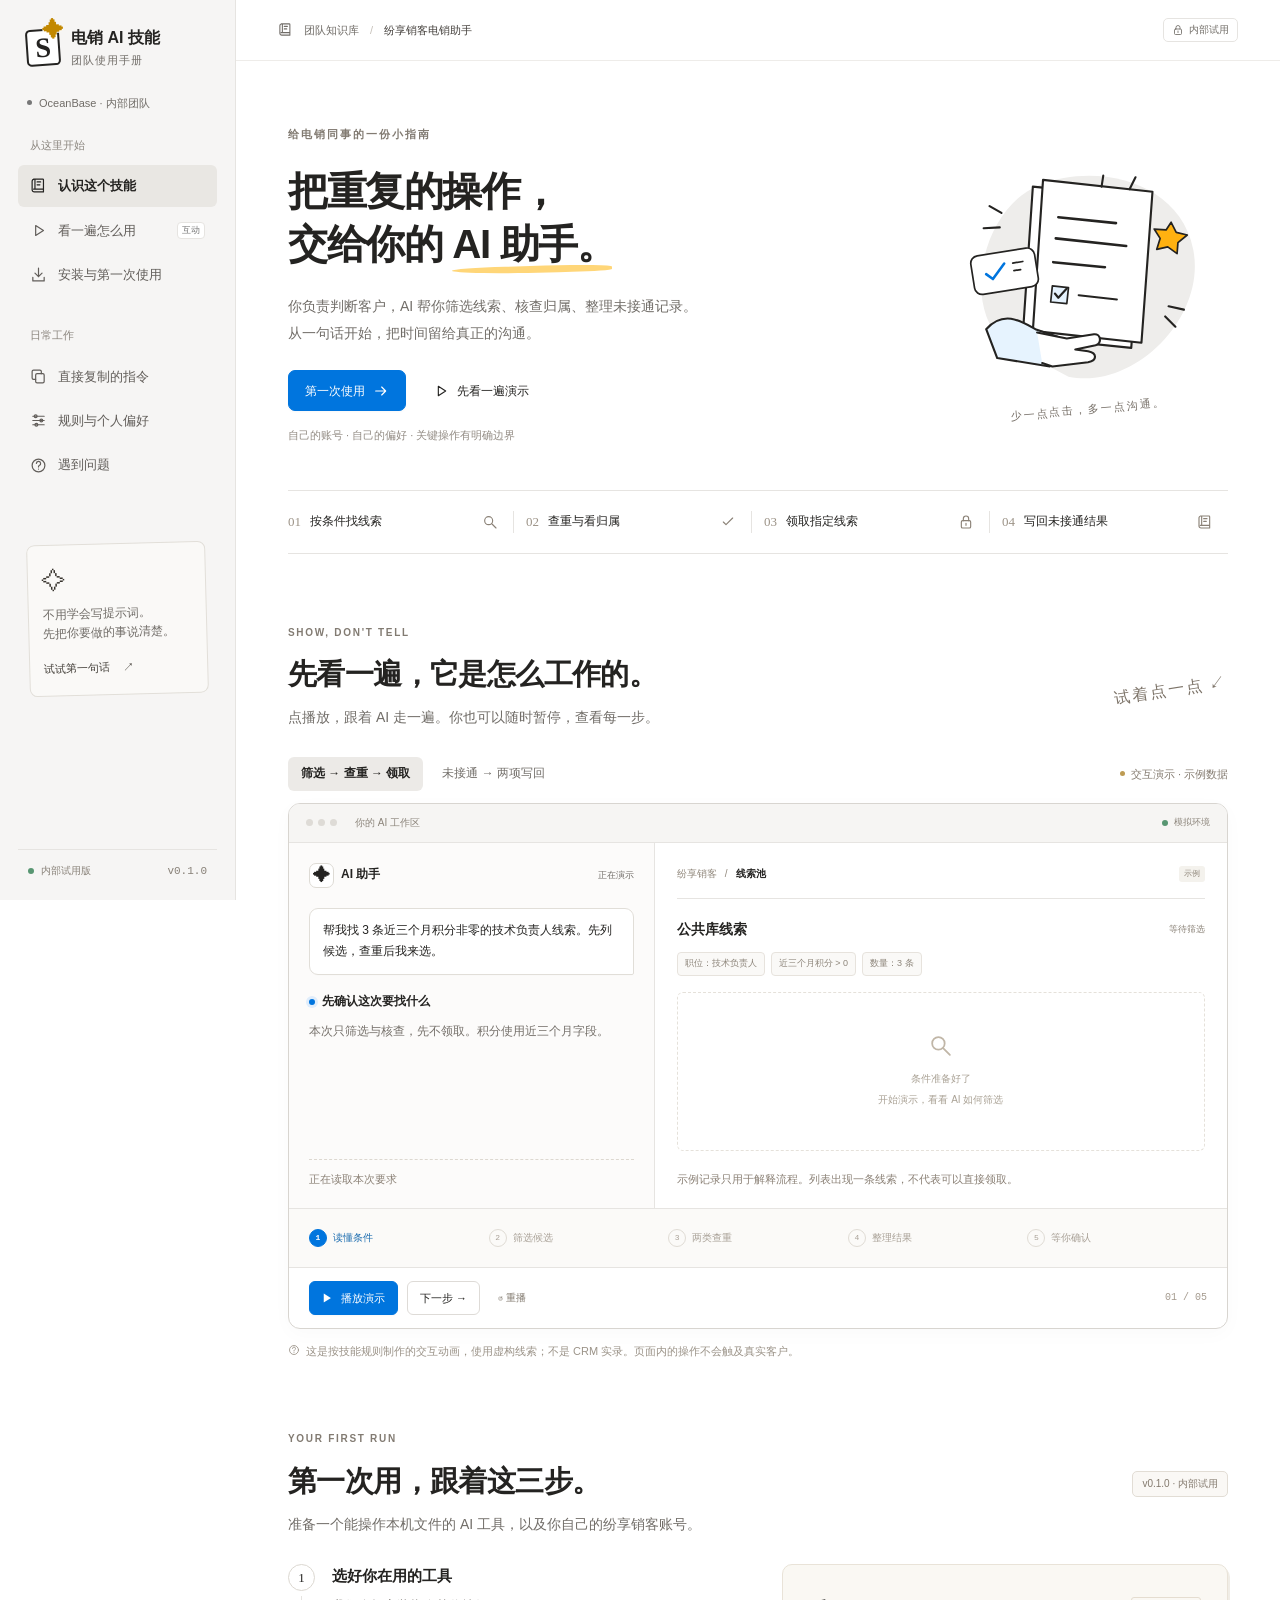
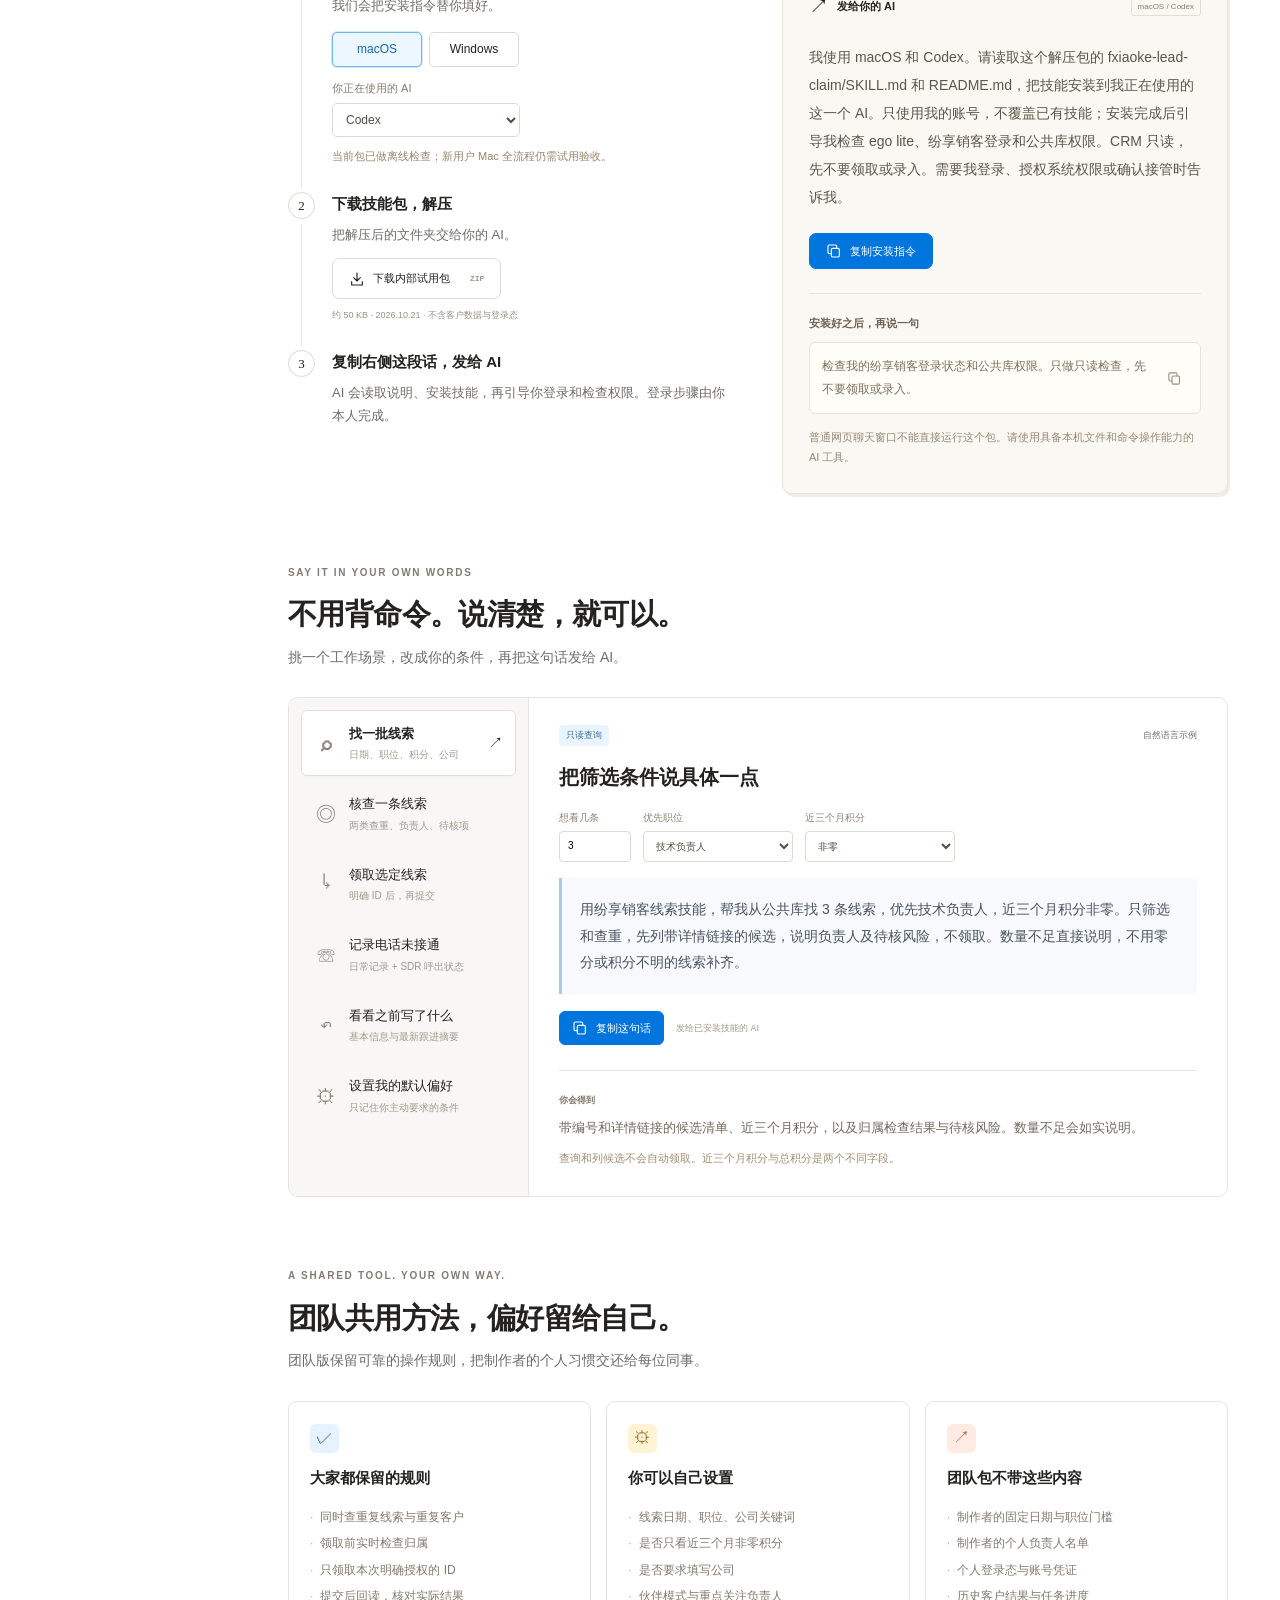
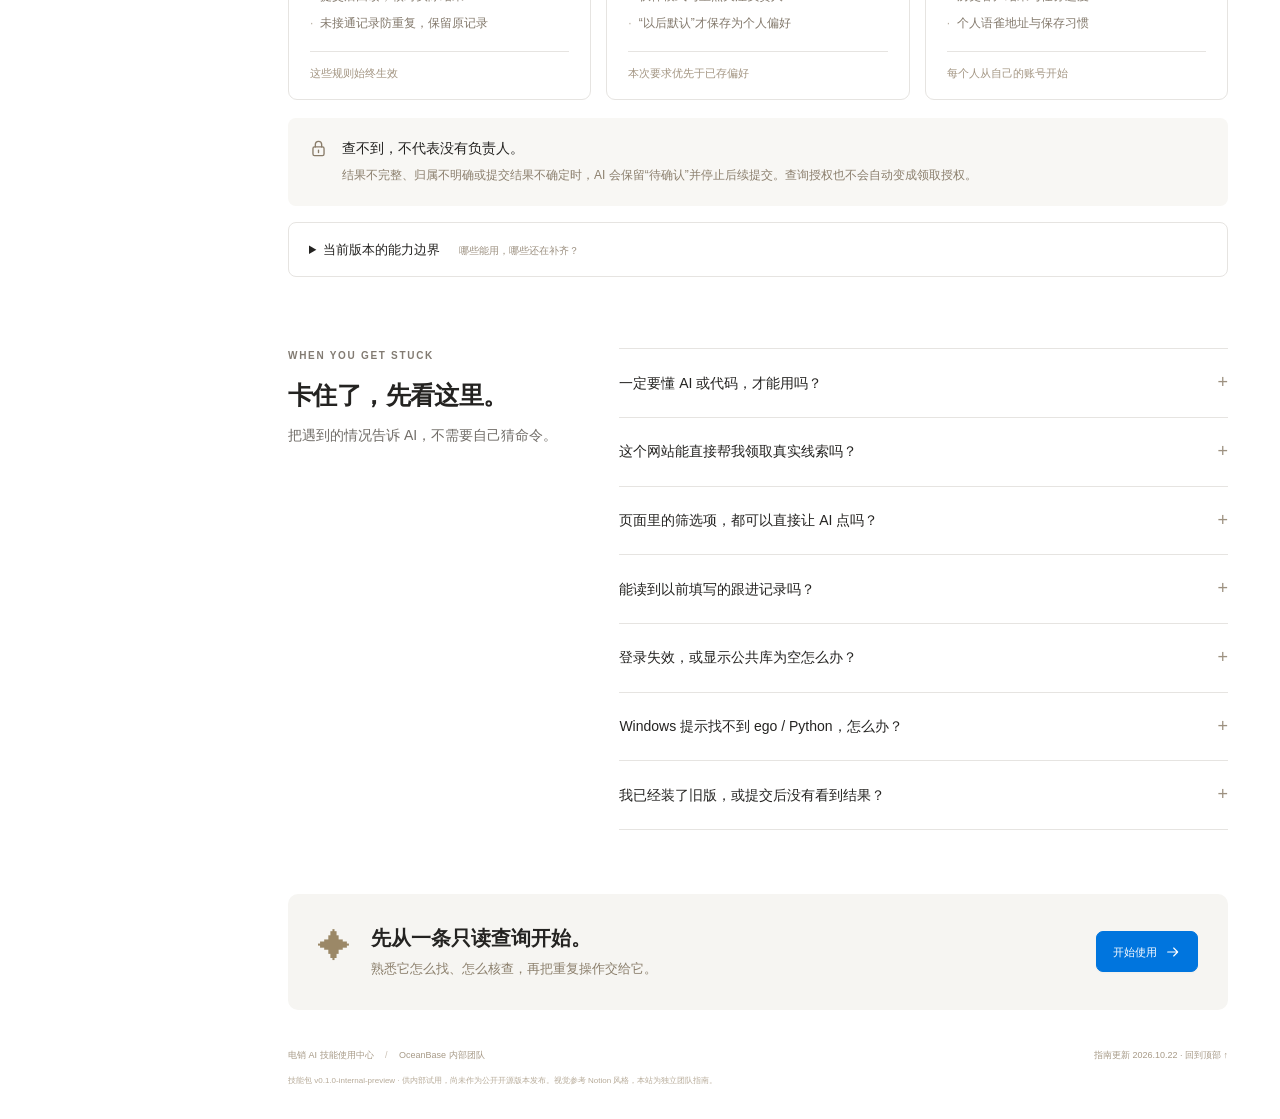
==== index.html @ c2897774 "Publish 电销 AI 技能使用中心 static site" ====
<!doctype html>
<html lang="zh-CN">
<head>
  <meta charset="utf-8">
  <meta name="viewport" content="width=device-width, initial-scale=1">
  <meta name="theme-color" content="#f6f5f4">
  <meta name="description" content="给电销同事的 AI 技能使用指南。看懂筛选与查重流程，下载内部试用包，复制一句话开始使用。">
  <title>电销 AI 技能使用中心 · 团队使用指南</title>
  <link rel="icon" href="favicon.svg" type="image/svg+xml">
  <link rel="stylesheet" href="style.css">
  <script src="app.js" type="module"></script>
</head>
<body>
  <a class="skip-link" href="#main">跳转到正文</a>
  <svg class="icon-defs" aria-hidden="true" xmlns="http://www.w3.org/2000/svg"><defs>
    <symbol id="i-book" viewBox="0 0 24 24"><path d="M5 3h13a1 1 0 0 1 1 1v17H6a3 3 0 0 1-3-3V6a3 3 0 0 1 3-3Zm0 14h14M7 3v14M10 7h5m-5 4h4"/></symbol>
    <symbol id="i-arrow" viewBox="0 0 24 24"><path d="M4 12h15m-6-6 6 6-6 6"/></symbol>
    <symbol id="i-play" viewBox="0 0 24 24"><path d="m8 5 11 7-11 7Z"/></symbol>
    <symbol id="i-copy" viewBox="0 0 24 24"><rect x="8" y="8" width="12" height="13" rx="2"/><path d="M16 8V5a2 2 0 0 0-2-2H5a2 2 0 0 0-2 2v9a2 2 0 0 0 2 2h3"/></symbol>
    <symbol id="i-download" viewBox="0 0 24 24"><path d="M12 3v12m-5-5 5 5 5-5M4 16v5h16v-5"/></symbol>
    <symbol id="i-check" viewBox="0 0 24 24"><path d="m5 12 4 4L19 6"/></symbol>
    <symbol id="i-search" viewBox="0 0 24 24"><circle cx="10" cy="10" r="6"/><path d="m15 15 6 6"/></symbol>
    <symbol id="i-sliders" viewBox="0 0 24 24"><path d="M4 6h16M4 12h16M4 18h16"/><circle cx="8" cy="6" r="2"/><circle cx="16" cy="12" r="2"/><circle cx="9" cy="18" r="2"/></symbol>
    <symbol id="i-lock" viewBox="0 0 24 24"><rect x="5" y="10" width="14" height="11" rx="2"/><path d="M8 10V7a4 4 0 0 1 8 0v3m-4 4v3"/></symbol>
    <symbol id="i-help" viewBox="0 0 24 24"><circle cx="12" cy="12" r="9"/><path d="M9 9a3 3 0 1 1 4 3c-1 .5-1 1-1 2m0 3h.01"/></symbol>
  </defs></svg>

  <aside class="sidebar">
    <a class="brand" href="#overview"><span class="brand-mark">S<span>✦</span></span><span>电销 AI 技能<span class="brand-sub">团队使用手册</span></span></a>
    <div class="workspace-label"><span class="small-dot"></span> OceanBase · 内部团队</div>
    <nav aria-label="页面导航">
      <span class="nav-label">从这里开始</span>
      <a class="nav-link active" href="#overview"><svg><use href="#i-book"/></svg>认识这个技能</a>
      <a class="nav-link" href="#demo"><svg><use href="#i-play"/></svg>看一遍怎么用<span class="nav-tag">互动</span></a>
      <a class="nav-link" href="#start"><svg><use href="#i-download"/></svg>安装与第一次使用</a>
      <span class="nav-label second-label">日常工作</span>
      <a class="nav-link" href="#prompts"><svg><use href="#i-copy"/></svg>直接复制的指令</a>
      <a class="nav-link" href="#rules"><svg><use href="#i-sliders"/></svg>规则与个人偏好</a>
      <a class="nav-link" href="#faq"><svg><use href="#i-help"/></svg>遇到问题</a>
    </nav>
    <div class="sidebar-note"><span class="note-icon">✧</span><p>不用学会写提示词。<br>先把你要做的事说清楚。</p><a href="#prompts">试试第一句话 <span>↗</span></a></div>
    <div class="sidebar-bottom"><span class="status-dot"></span> 内部试用版 <span class="mono">v0.1.0</span></div>
  </aside>

  <div class="page">
    <header class="topbar"><div class="breadcrumb"><svg><use href="#i-book"/></svg><span>团队知识库</span><span class="slash">/</span><strong>纷享销客电销助手</strong></div><span class="private-badge"><svg><use href="#i-lock"/></svg>内部试用</span></header>
    <main id="main">
      <section id="overview" class="hero section-anchor">
        <div class="hero-copy"><span class="eyebrow">给电销同事的一份小指南</span><h1>把重复的操作，<br>交给你的 <span class="ink-underline">AI 助手。</span></h1><p class="hero-description">你负责判断客户，AI 帮你筛选线索、核查归属、整理未接通记录。<br class="desktop-break">从一句话开始，把时间留给真正的沟通。</p><div class="hero-actions"><a href="#start" class="button primary">第一次使用 <svg><use href="#i-arrow"/></svg></a><a href="#demo" class="button quiet"><svg><use href="#i-play"/></svg>先看一遍演示</a></div><p class="hero-footnote">自己的账号 · 自己的偏好 · 关键操作有明确边界</p></div>
        <div class="hero-art" aria-hidden="true">
          <svg viewBox="0 0 330 290" fill="none" xmlns="http://www.w3.org/2000/svg">
            <path d="M65 225c-49-44-25-158 43-185s165-4 181 76-70 166-147 150" fill="#eeedeb"/>
            <g class="paper-float"><path d="m100 42 128 13-12 177-128-13Z" fill="white" stroke="#242321" stroke-width="2.5" stroke-linejoin="round"/><path d="m112 34 129 14-13 178-128-14Z" fill="white" stroke="#242321" stroke-width="2.5" stroke-linejoin="round"/><path d="m130 78 68 7m-71 18 83 9m-86 19 61 6" stroke="#242321" stroke-width="3" stroke-linecap="round"/><path d="m123 159 19 2-2 19-19-2Z" fill="#e6f3fe" stroke="#242321" stroke-width="2"/><path d="m126 168 4 5 10-11m14 8 45 5" stroke="#242321" stroke-width="2.5" stroke-linecap="round"/><path d="m181 42 2-13m31 16 7-14" stroke="#242321" stroke-width="2.5" stroke-linecap="round"/></g>
            <path d="M45 210c21-23 42-9 58 0l26 9-9 35-62-10Z" fill="#e6f3fe" stroke="#242321" stroke-width="2.5"/><path d="m105 214 35 7 32-5c8-1 10 10 2 13l-24 5 15 2c11 2 11 11 0 13l-42 5-12-4" fill="white" stroke="#242321" stroke-width="2.5" stroke-linecap="round" stroke-linejoin="round"/>
            <g class="spark-float"><path d="m263 84 6 12 13 3-11 9-1 13-11-8-13 3 4-13-7-11 14 1Z" fill="#ffb110" stroke="#242321" stroke-width="2"/></g>
            <path d="m63 73-14-8m12 25-19 1m218 92 18 4m-22 8 12 12" stroke="#242321" stroke-width="2.5" stroke-linecap="round"/>
            <g transform="rotate(-9 65 144)"><rect x="29" y="119" width="76" height="46" rx="9" fill="#fff" stroke="#242321" stroke-width="2"/><path d="m45 142 7 7 16-16" stroke="#0075de" stroke-width="3" stroke-linecap="round" stroke-linejoin="round"/><path d="M78 134h12m-12 9h8" stroke="#242321" stroke-width="2" stroke-linecap="round"/></g>
          </svg><span class="art-caption">少一点点击，多一点沟通。</span>
        </div>
      </section>

      <div class="capability-strip" aria-label="技能的四种工作场景"><a href="#prompts" data-prompt-link="find"><span>01</span> 按条件找线索 <svg><use href="#i-search"/></svg></a><a href="#prompts" data-prompt-link="duplicate"><span>02</span> 查重与看归属 <svg><use href="#i-check"/></svg></a><a href="#prompts" data-prompt-link="claim"><span>03</span> 领取指定线索 <svg><use href="#i-lock"/></svg></a><a href="#prompts" data-prompt-link="failed"><span>04</span> 写回未接通结果 <svg><use href="#i-book"/></svg></a></div>

      <section id="demo" class="section-anchor section-block">
        <div class="section-heading"><div><span class="eyebrow">SHOW, DON'T TELL</span><h2>先看一遍，它是怎么工作的。</h2><p>点播放，跟着 AI 走一遍。你也可以随时暂停，查看每一步。</p></div><span class="handwritten">试着点一点 ↙</span></div>
        <div class="demo-tabs" role="tablist" aria-label="演示场景"><button id="tab-find" class="demo-tab selected" role="tab" aria-selected="true" aria-controls="demo-panel" data-demo="find">筛选 → 查重 → 领取</button><button id="tab-failed" class="demo-tab" role="tab" aria-selected="false" aria-controls="demo-panel" data-demo="failed" tabindex="-1">未接通 → 两项写回</button><span class="example-label"><span></span>交互演示 · 示例数据</span></div>
        <div id="demo-panel" class="demo-shell" role="tabpanel" aria-labelledby="tab-find">
          <div class="demo-top"><span class="traffic-lights"><i></i><i></i><i></i></span><span>你的 AI 工作区</span><span class="demo-connection"><span class="status-dot"></span>模拟环境</span></div>
          <div class="demo-body">
            <div class="agent-panel"><div class="panel-label"><span class="agent-avatar">✦</span> AI 助手 <span class="small-muted">正在演示</span></div><div class="user-bubble" id="demo-request"></div><div class="agent-response"><div class="thinking-label"><span class="pulse-dot"></span><span id="demo-phase"></span></div><p id="demo-narration"></p></div><div class="agent-log" id="demo-log"></div><div class="agent-summary" id="demo-summary"></div></div>
            <div class="crm-panel"><div class="mock-breadcrumb"><span>纷享销客</span><span>/</span><strong id="crm-title">线索池</strong><span class="mock-example">示例</span></div><div id="crm-content"></div><div id="demo-note" class="demo-note"></div></div>
          </div>
          <div class="demo-timeline" id="demo-timeline" aria-label="演示步骤"></div>
          <div class="demo-controls"><button id="play-demo" class="button primary small"><span id="play-symbol">▶</span><span id="play-label">播放演示</span></button><button id="next-demo" class="button small plain">下一步 →</button><button id="reset-demo" class="text-button" aria-label="重新开始演示">↺ 重播</button><span class="step-counter" id="step-counter">01 / 05</span></div>
        </div>
        <p class="caption"><svg><use href="#i-help"/></svg>这是按技能规则制作的交互动画，使用虚构线索；不是 CRM 实录。页面内的操作不会触及真实客户。</p>
      </section>

      <section id="start" class="section-anchor section-block">
        <div class="section-heading"><div><span class="eyebrow">YOUR FIRST RUN</span><h2>第一次用，跟着这三步。</h2><p>准备一个能操作本机文件的 AI 工具，以及你自己的纷享销客账号。</p></div><span class="version-badge">v0.1.0 · 内部试用</span></div>
        <div class="install-layout"><div class="install-steps">
          <div class="install-step"><span class="step-number">1</span><div><h3>选好你在用的工具</h3><p>我们会把安装指令替你填好。</p><div class="choice-row" role="group" aria-label="电脑系统"><button class="os-choice selected" data-os="mac" aria-pressed="true">macOS</button><button class="os-choice" data-os="windows" aria-pressed="false">Windows</button></div><label for="agent-select" class="field-label">你正在使用的 AI</label><select id="agent-select"><option value="codex">Codex</option><option value="qoder">Qoder</option><option value="claude">Claude Code</option><option value="pi">Pi</option></select><p class="platform-note" id="platform-note">当前包已做离线检查；新用户 Mac 全流程仍需试用验收。</p></div></div>
          <div class="install-step"><span class="step-number">2</span><div><h3>下载技能包，解压</h3><p>把解压后的文件夹交给你的 AI。</p><a class="button plain download-button" href="downloads/fxiaoke-team-20261021.zip" download><svg><use href="#i-download"/></svg>下载内部试用包 <span>ZIP</span></a><span class="download-meta">约 50 KB · 2026.10.21 · 不含客户数据与登录态</span></div></div>
          <div class="install-step"><span class="step-number">3</span><div><h3>复制右侧这段话，发给 AI</h3><p>AI 会读取说明、安装技能，再引导你登录和检查权限。登录步骤由你本人完成。</p></div></div>
        </div><div class="install-note"><div class="note-heading"><span>↗</span><strong>发给你的 AI</strong><span class="mini-badge" id="install-target">macOS / Codex</span></div><p id="install-prompt"></p><button id="copy-install" class="button primary"><svg><use href="#i-copy"/></svg>复制安装指令</button><div class="note-divider"></div><h4>安装好之后，再说一句</h4><div class="first-prompt"><p>检查我的纷享销客登录状态和公共库权限。只做只读检查，先不要领取或录入。</p><button class="icon-button" data-copy="检查我的纷享销客登录状态和公共库权限。只做只读检查，先不要领取或录入。" aria-label="复制首次检查指令"><svg><use href="#i-copy"/></svg></button></div><p class="small-muted">普通网页聊天窗口不能直接运行这个包。请使用具备本机文件和命令操作能力的 AI 工具。</p></div></div>
      </section>

      <section id="prompts" class="section-anchor section-block">
        <div class="section-heading"><div><span class="eyebrow">SAY IT IN YOUR OWN WORDS</span><h2>不用背命令。说清楚，就可以。</h2><p>挑一个工作场景，改成你的条件，再把这句话发给 AI。</p></div></div>
        <div class="prompt-workbench"><div class="prompt-menu" role="tablist" aria-label="指令场景" aria-orientation="vertical">
          <button id="prompt-tab-find" class="prompt-option selected" data-prompt="find" role="tab" aria-controls="prompt-panel" aria-selected="true"><span>⌕</span><span>找一批线索<small>日期、职位、积分、公司</small></span><b>↗</b></button>
          <button id="prompt-tab-duplicate" class="prompt-option" data-prompt="duplicate" role="tab" aria-controls="prompt-panel" aria-selected="false" tabindex="-1"><span>◎</span><span>核查一条线索<small>两类查重、负责人、待核项</small></span><b>↗</b></button>
          <button id="prompt-tab-claim" class="prompt-option" data-prompt="claim" role="tab" aria-controls="prompt-panel" aria-selected="false" tabindex="-1"><span>↳</span><span>领取选定线索<small>明确 ID 后，再提交</small></span><b>↗</b></button>
          <button id="prompt-tab-failed" class="prompt-option" data-prompt="failed" role="tab" aria-controls="prompt-panel" aria-selected="false" tabindex="-1"><span>☏</span><span>记录电话未接通<small>日常记录 + SDR 呼出状态</small></span><b>↗</b></button>
          <button id="prompt-tab-history" class="prompt-option" data-prompt="history" role="tab" aria-controls="prompt-panel" aria-selected="false" tabindex="-1"><span>↶</span><span>看看之前写了什么<small>基本信息与最新跟进摘要</small></span><b>↗</b></button>
          <button id="prompt-tab-preferences" class="prompt-option" data-prompt="preferences" role="tab" aria-controls="prompt-panel" aria-selected="false" tabindex="-1"><span>⚙</span><span>设置我的默认偏好<small>只记住你主动要求的条件</small></span><b>↗</b></button>
        </div><div id="prompt-panel" class="prompt-detail" role="tabpanel" aria-labelledby="prompt-tab-find"><div class="prompt-detail-top"><span id="prompt-category" class="tag blue">只读查询</span><span class="small-muted">自然语言示例</span></div><h3 id="prompt-title"></h3><div id="prompt-fields"></div><blockquote id="prompt-text"></blockquote><div class="prompt-detail-actions"><button id="copy-prompt" class="button primary small"><svg><use href="#i-copy"/></svg>复制这句话</button><span class="copy-hint">发给已安装技能的 AI</span></div><div class="expected-result"><span>你会得到</span><p id="prompt-result"></p></div><p id="prompt-boundary" class="prompt-boundary"></p></div></div>
      </section>

      <section id="rules" class="section-anchor section-block">
        <div class="section-heading"><div><span class="eyebrow">A SHARED TOOL. YOUR OWN WAY.</span><h2>团队共用方法，偏好留给自己。</h2><p>团队版保留可靠的操作规则，把制作者的个人习惯交还给每位同事。</p></div></div>
        <div class="rules-grid"><article class="rule-card"><span class="rule-icon blue">✓</span><h3>大家都保留的规则</h3><ul><li>同时查重复线索与重复客户</li><li>领取前实时检查归属</li><li>只领取本次明确授权的 ID</li><li>提交后回读，核对实际结果</li><li>未接通记录防重复，保留原记录</li></ul><span class="rule-foot">这些规则始终生效</span></article><article class="rule-card"><span class="rule-icon yellow">⚙</span><h3>你可以自己设置</h3><ul><li>线索日期、职位、公司关键词</li><li>是否只看近三个月非零积分</li><li>是否要求填写公司</li><li>伙伴模式与重点关注负责人</li><li>“以后默认”才保存为个人偏好</li></ul><span class="rule-foot">本次要求优先于已存偏好</span></article><article class="rule-card"><span class="rule-icon peach">↗</span><h3>团队包不带这些内容</h3><ul><li>制作者的固定日期与职位门槛</li><li>制作者的个人负责人名单</li><li>个人登录态与账号凭证</li><li>历史客户结果与任务进度</li><li>个人语雀地址与保存习惯</li></ul><span class="rule-foot">每个人从自己的账号开始</span></article></div>
        <div class="boundary-note"><svg><use href="#i-lock"/></svg><div><strong>查不到，不代表没有负责人。</strong><p>结果不完整、归属不明确或提交结果不确定时，AI 会保留“待确认”并停止后续提交。查询授权也不会自动变成领取授权。</p></div></div>
        <details class="capability-details"><summary>当前版本的能力边界 <span>哪些能用，哪些还在补齐？</span></summary><div class="table-scroll"><table class="capability-table"><thead><tr><th>功能</th><th>当前情况</th><th>说明</th></tr></thead><tbody><tr><td>条件查询、基础详情、两类查重</td><td><span class="tag blue">已封装</span></td><td>仍需本人的登录态和公共库权限</td></tr><tr><td>指定 ID 领取、未接通两项写回</td><td><span class="tag blue">已封装</span></td><td>明确授权后执行；提交后回读验证</td></tr><tr><td>页面上的复杂筛选组合</td><td><span class="tag yellow">需现场核验</span></td><td>AI 可按页面操作，未逐一验证所有控件和组合</td></tr><tr><td>最新跟进摘要</td><td><span class="tag blue">可读取</span></td><td>不等于完整的历史动态</td></tr><tr><td>完整历史、任意字段修改、退回与删除</td><td><span class="tag neutral">未实现</span></td><td>当前包未提供这些通用能力</td></tr><tr><td>Windows 新用户全流程</td><td><span class="tag yellow">真机待验证</span></td><td>已做兼容处理与离线检查，仍需实际安装验收</td></tr></tbody></table></div><p class="validation-note">现有技能包验证：32 项 Python 测试、8 个领取场景、15 个未接通场景及 7 项精确匹配检查，均使用模拟数据。它们不代表新用户环境的 CRM 全流程验收。</p></details>
      </section>

      <section id="faq" class="section-anchor section-block faq-section"><div class="section-heading"><div><span class="eyebrow">WHEN YOU GET STUCK</span><h2>卡住了，先看这里。</h2><p>把遇到的情况告诉 AI，不需要自己猜命令。</p></div></div><div class="faq-list">
        <details><summary>一定要懂 AI 或代码，才能用吗？<span>+</span></summary><p>日常使用不用写代码。下载解压后，把安装指令和文件夹交给具备本机操作能力的 AI。安装时需要你本人完成登录或系统授权，之后用自然语言说明条件即可。</p></details>
        <details><summary>这个网站能直接帮我领取真实线索吗？<span>+</span></summary><p>网站负责展示和提供使用指令。真实查询、领取、录入由你本机的 AI 通过 ego lite，在你自己的纷享销客账号下执行。这里的交互演示全部使用示例数据。</p></details>
        <details><summary>页面里的筛选项，都可以直接让 AI 点吗？<span>+</span></summary><p>可以把想要的筛选条件直接说出来。日期、职位、公司和近三个月积分等已有查询支持；来源、表单类型、负责人等复杂页面条件，需要 AI 查看当时页面，再确认控件和选项。当前版本没有逐一测试所有筛选组合，不能保证每项都已稳定支持。</p></details>
        <details><summary>能读到以前填写的跟进记录吗？<span>+</span></summary><p>当前可读取基础详情和最新跟进摘要。未接通任务会读取相关日常记录来防止重复发布，但通用的完整历史动态读取尚未实现。请让 AI 明确写出此次读取的范围，不把最新摘要当作全部历史。</p></details>
        <details><summary>登录失效，或显示公共库为空怎么办？<span>+</span></summary><p>先让 AI 检查登录和公共库权限。登录失效时，由你本人在 ego lite 完成登录；权限不明时先核实。空结果也可能来自条件过窄或读取不完整，不能直接当作“没有线索”。</p></details>
        <details><summary>Windows 提示找不到 ego / Python，怎么办？<span>+</span></summary><p>告诉 AI“检查我的 Python 和 ego lite 可执行入口，不要修改账号配置”。安装器会检查已有环境；当前 Windows 包要求可直接执行的 ego .exe 入口。仅有 .cmd/.bat 或兼容性问题时，停止并将错误原文反馈维护者。Windows 真机验收仍待完成。</p></details>
        <details><summary>我已经装了旧版，或提交后没有看到结果？<span>+</span></summary><p>已有技能时先比较与备份，安装器不会强行覆盖。提交结果不明确时先查实际记录，不要重复点击，也不要删除进度文件来重试。把原始报错和发生步骤发给 AI，继续核实同一笔任务。</p></details>
      </div></section>

      <div class="closing-note"><span class="closing-star">✦</span><div><h2>先从一条只读查询开始。</h2><p>熟悉它怎么找、怎么核查，再把重复操作交给它。</p></div><a href="#start" class="button primary">开始使用 <svg><use href="#i-arrow"/></svg></a></div>
      <footer><span>电销 AI 技能使用中心 <span class="footer-divider">/</span> OceanBase 内部团队</span><span>指南更新 2026.10.22 · <a href="#overview">回到顶部 ↑</a></span><p>技能包 v0.1.0-internal-preview · 供内部试用，尚未作为公开开源版本发布。视觉参考 Notion 风格，本站为独立团队指南。</p></footer>
    </main>
  </div>
  <div id="toast" class="toast" role="status" aria-live="polite"></div>
</body>
</html>
---- style.css ----
@charset "UTF-8";
:root{--paper:#f6f5f4;--white:#fff;--ink:#242321;--muted:#716d68;--line:#e6e4e1;--blue:#0075de;--blue-pale:#e6f3fe;--yellow:#fff3d3;--peach:#ffebe4;--green:#377a56;--radius:12px;--sidebar:236px}
*{box-sizing:border-box}html{scroll-behavior:smooth;scroll-padding-top:84px}body{margin:0;background:#fff;color:var(--ink);font-family:-apple-system,BlinkMacSystemFont,"Segoe UI","PingFang SC","Hiragino Sans GB","Microsoft YaHei",sans-serif;font-size:14px;line-height:1.65}button,input,select{font:inherit}button,a,input,select,summary{-webkit-tap-highlight-color:transparent}button,a{touch-action:manipulation}button{cursor:pointer}button{color:inherit}a{color:inherit;text-decoration:none}button{background:none;border:0}button:disabled{cursor:default;opacity:.4}button:focus-visible,a:focus-visible,summary:focus-visible,select:focus-visible,input:focus-visible{outline:3px solid #74b9fa;outline-offset:4px}button,a,input,select{transition:background .18s,color .18s,border-color .18s,box-shadow .18s}svg{width:20px;height:20px;stroke:currentColor;fill:none;stroke-width:1.7;stroke-linecap:round;stroke-linejoin:round;flex-shrink:0}.icon-defs{position:absolute;width:0;height:0;overflow:hidden}h1,h2,h3,h4,p{margin:0}button svg,a svg{vertical-align:middle}h2{font-size:29px;letter-spacing:-.6px;line-height:1.4;font-weight:720}h3{font-size:17px;font-weight:650;line-height:1.5}h4{font-size:14px;font-weight:650}::selection{background:#cce8ff}.skip-link{position:fixed;left:20px;top:-60px;z-index:10;padding:12px;background:var(--ink);color:#fff}.skip-link:focus{top:10px}.mono{font-family:ui-monospace,SFMono-Regular,monospace;font-size:11px}.small-muted{color:var(--muted);font-size:12px}
.sidebar{width:var(--sidebar);position:fixed;inset:0 auto 0 0;background:var(--paper);border-right:1px solid var(--line);padding:27px 18px 20px;display:flex;flex-direction:column;z-index:5}.brand{display:flex;align-items:center;gap:11px;padding:0 8px;font-size:16px;font-weight:680;line-height:1.4}.brand-sub{font-size:11px;font-weight:400;color:var(--muted);display:block;letter-spacing:1px;margin-top:4px}.brand-mark{display:grid;place-items:center;position:relative;width:34px;height:37px;border:2px solid var(--ink);border-radius:5px;background:#fff;font-family:Georgia,serif;font-size:28px;font-weight:700;transform:rotate(-4deg);line-height:1}.brand-mark>span{position:absolute;font-size:21px;right:-7px;top:-10px;color:#c28800;text-shadow:0 1px #fff}.workspace-label{font-size:11px;color:var(--muted);padding:25px 9px 24px;display:flex;align-items:center;gap:7px}.small-dot{height:5px;width:5px;border-radius:50%;background:#777}.nav-label{display:block;font-size:11px;color:#8b867f;padding:0 12px 8px}.second-label{padding-top:28px}.nav-link{display:flex;align-items:center;gap:11px;padding:10px 12px;margin:3px 0;border-radius:6px;font-size:13px;color:#615d59}.nav-link svg{width:17px;height:17px}.nav-link:hover{background:#eeece9}.nav-link.active{background:#e9e7e3;color:var(--ink);font-weight:600}.nav-tag{font-size:9px;background:white;border:1px solid var(--line);padding:0 4px;border-radius:4px;margin-left:auto;color:#777}.sidebar-note{margin:54px 10px 25px;padding:16px 14px;border:1px solid #e2dfd9;border-radius:8px;transform:rotate(-1.5deg);color:#716d68;font-size:12px;background:#faf9f7}.note-icon{font-size:24px;color:#37332d}.sidebar-note p{margin:4px 0 15px}.sidebar-note a{font-size:11px;color:#45413b}.sidebar-note a span{margin-left:10px}.sidebar-bottom{display:flex;gap:7px;align-items:center;margin-top:auto;padding:12px 10px 0;color:#888178;font-size:10px;border-top:1px solid var(--line)}.sidebar-bottom .mono{margin-left:auto}.status-dot{height:6px;width:6px;border-radius:50%;background:#589672;display:inline-block}.page{margin-left:var(--sidebar)}.topbar{height:61px;border-bottom:1px solid #eeece9;display:flex;align-items:center;justify-content:space-between;padding:0 42px;position:sticky;top:0;z-index:4;background:rgba(255,255,255,.94);backdrop-filter:blur(16px)}.breadcrumb{display:flex;align-items:center;gap:11px;font-size:11px;color:var(--muted)}.breadcrumb svg{width:15px;height:15px}.breadcrumb strong{font-weight:400;color:#45413d}.slash{color:#c6c0b9}.private-badge{font-size:10px;color:#726e68;border:1px solid var(--line);display:flex;align-items:center;gap:5px;border-radius:5px;padding:3px 8px}.private-badge svg{height:12px;width:12px}main{max-width:1268px;padding:0 52px;margin:auto}.section-anchor{scroll-margin-top:80px}.hero{min-height:395px;padding:64px 0 46px;display:grid;grid-template-columns:1fr 280px;align-items:center;gap:30px}.eyebrow{font-size:10px;letter-spacing:1.7px;color:#827b72;display:block;font-weight:600;margin-bottom:13px}.hero .eyebrow{font-size:11px;letter-spacing:2px;margin-bottom:22px}h1{font-size:clamp(32px,3.15vw,48px);line-height:1.3;letter-spacing:-1.4px;font-weight:760}.ink-underline{position:relative;white-space:nowrap}.ink-underline:after{content:"";position:absolute;left:0;bottom:-6px;width:98%;height:7px;background:#ffd678;border-radius:40% 50% 30% 80%;transform:rotate(-1.7deg);z-index:-1}.hero-description{font-size:13px;line-height:1.9;color:var(--muted);margin-top:23px}.hero-actions{display:flex;align-items:center;gap:10px;margin:24px 0 15px}.button{display:inline-flex;align-items:center;justify-content:center;gap:8px;min-height:41px;padding:9px 16px;border-radius:7px;font-size:12px;line-height:1.5;font-weight:550;white-space:nowrap;border:1px solid transparent}.button svg{height:16px;width:16px}.button.primary{background:var(--blue);color:#fff;border-color:var(--blue);box-shadow:0 1px 2px #00000008}.button.primary:hover{background:#0065c2;border-color:#0065c2}.button.quiet:hover{background:var(--paper)}.button.plain{background:#fff;border-color:#dedbd7}.button.plain:hover{background:var(--paper)}.button.small{min-height:34px;padding:7px 12px;font-size:11px;border-radius:6px}.hero-footnote{font-size:10px;color:#928b83}.hero-art{text-align:center;position:relative}.hero-art>svg{width:100%;height:auto;stroke:none}.art-caption{display:block;font-size:11px;font-family:"Kaiti SC",KaiTi,serif;letter-spacing:2px;transform:rotate(-5deg);color:#777068;margin-top:-4px}.paper-float{animation:paperFloat 5s ease-in-out infinite}.spark-float{animation:sparkFloat 4s ease-in-out infinite;transform-origin:265px 102px}.capability-strip{display:grid;grid-template-columns:repeat(4,1fr);border-top:1px solid var(--line);border-bottom:1px solid var(--line);padding:20px 0;gap:12px}.capability-strip a{display:flex;align-items:center;gap:9px;font-size:11px;border-right:1px solid var(--line)}.capability-strip a:last-child{border:0}.capability-strip span{font-family:Georgia,serif;font-size:13px;color:#9c9387}.capability-strip svg{height:16px;width:16px;margin-left:auto;margin-right:15px;color:#8a8176}.capability-strip a:hover{color:var(--blue)}.section-block{padding-top:71px}.section-heading{display:flex;align-items:center;justify-content:space-between;gap:20px;margin-bottom:27px}.section-heading p{font-size:12px;color:var(--muted);margin-top:10px;line-height:1.8}.handwritten{font-family:"Kaiti SC",KaiTi,serif;font-size:16px;letter-spacing:2px;transform:rotate(-9deg);margin-top:25px;color:#7c7368}.demo-tabs{display:flex;align-items:center;gap:6px;margin-bottom:12px}.demo-tab{border-radius:6px;padding:7px 13px;font-size:11px;color:var(--muted)}.demo-tab.selected{background:#eceae7;color:var(--ink);font-weight:600}.demo-tab:hover{background:var(--paper)}.example-label{margin-left:auto;font-size:10px;color:#857c71;display:flex;align-items:center;gap:6px}.example-label>span{width:5px;height:5px;background:#bd9b53;border-radius:50%}.demo-shell{border:1px solid #d8d5d0;border-radius:12px;overflow:hidden;box-shadow:0 5px 20px #24232106}.demo-top{height:39px;display:flex;align-items:center;gap:18px;padding:0 17px;background:#f6f5f3;border-bottom:1px solid var(--line);font-size:10px;color:#8c857b}.traffic-lights{display:flex;gap:5px}.traffic-lights i{width:7px;height:7px;border-radius:50%;background:#dedbd6}.demo-connection{margin-left:auto;display:flex;align-items:center;gap:6px;font-size:9px}.demo-body{display:grid;grid-template-columns:39% 61%;min-height:365px}.agent-panel{padding:20px;border-right:1px solid var(--line);background:#fcfbfa;display:flex;flex-direction:column}.panel-label{display:flex;align-items:center;gap:7px;font-size:11px;font-weight:600}.panel-label .small-muted{margin-left:auto;font-size:9px;font-weight:400}.agent-avatar{font-size:17px;width:25px;height:25px;border:1px solid #dedbd5;border-radius:7px;background:#fff;text-align:center;line-height:24px}.user-bubble{font-size:11px;line-height:1.8;margin:20px 0 17px;padding:11px 13px;border:1px solid #e1ded8;background:#fff;border-radius:9px 9px 2px 9px;box-shadow:0 1px 2px #00000003}.thinking-label{font-size:10px;font-weight:600;display:flex;align-items:center;gap:7px}.pulse-dot{width:6px;height:6px;background:var(--blue);border-radius:50%;box-shadow:0 0 0 3px #e0edfb}.is-playing .pulse-dot{animation:pulse 1.6s ease-in-out infinite}.agent-response>p{font-size:11px;line-height:1.8;color:#75706a;margin:9px 0 0;min-height:40px}.agent-log{display:flex;flex-direction:column;gap:7px;margin-top:16px;flex:1;font-size:10px;color:#777168;min-height:52px}.log-row{display:flex;align-items:center;gap:7px;animation:fadeUp .3s ease}.log-check{color:#4d8663;font-size:12px}.agent-summary{font-size:10px;border-top:1px dashed #ddd8d0;padding-top:10px;margin-top:16px;color:#8b8176}.crm-panel{padding:23px 22px 19px;display:flex;flex-direction:column;min-width:0;background:#fff}.mock-breadcrumb{display:flex;align-items:center;gap:8px;font-size:10px;color:#90877b;padding-bottom:16px;border-bottom:1px solid var(--line);margin-bottom:19px}.mock-breadcrumb strong{color:var(--ink);font-weight:600}.mock-example{margin-left:auto;background:#f4f2ed;border-radius:3px;padding:1px 5px;font-size:8px}.mock-title{display:flex;justify-content:space-between;align-items:center;margin-bottom:11px}.mock-title h4{font-size:14px}.mock-title>span{color:#8b8378;font-size:9px}.filter-chips{display:flex;flex-wrap:wrap;gap:6px;margin-bottom:16px;min-height:24px}.filter-chip{font-size:9px;border:1px solid #e7e3dd;padding:3px 7px;border-radius:4px;color:#8d857a;background:#faf9f7}.filter-chip.enabled{color:#36678e;background:#eef7ff;border-color:#cce3f6;animation:fadeUp .35s}.lead-table{width:100%;border-collapse:collapse;table-layout:fixed;font-size:10px}.lead-table th{background:#f7f6f4;color:#938b80;font-weight:400;font-size:9px;text-align:left;padding:9px 8px;border-top:1px solid var(--line);border-bottom:1px solid var(--line)}.lead-table td{padding:13px 8px;border-bottom:1px solid #efede9;vertical-align:middle;animation:fadeUp .3s}.lead-table th:nth-child(1){width:33%}.lead-table th:nth-child(2){width:18%}.lead-table th:nth-child(3){width:19%}.lead-table th:nth-child(4){width:30%}.lead-name{font-weight:550;display:block}.lead-id{font-size:8px;display:block;color:#aaa093;margin-top:3px}.lead-table tr.accepted{background:#f3faf5}.lead-table tr.skipped{color:#9c968e}.lead-status{font-size:9px;display:inline-flex;border-radius:4px;line-height:1.4;padding:3px 5px;background:#f4f2ef;color:#8d8478;white-space:nowrap}.lead-status.good{background:#e6f2e9;color:#437554}.lead-status.warn{background:#fff2d5;color:#986e21}.lead-status.skip{background:#f1efec;color:#8f867b}.empty-table{text-align:center;color:#aaa295;font-size:10px;padding:40px 0;line-height:2.1;border:1px dashed #e5e1da;border-radius:6px}.empty-table svg{width:25px;height:25px;display:block;margin:0 auto 10px;color:#c0b6a7}.demo-note{margin-top:auto;padding-top:15px;font-size:10px;color:#8b8176;line-height:1.7}.demo-note strong{font-weight:500;color:#4a7a5a}.confirm-demo{font-size:10px;margin-top:11px;display:flex;width:100%;justify-content:space-between;align-items:center;background:#eaf5ff;border:1px solid #b9d9f7;border-radius:5px;padding:7px 10px;color:#1768ad}.confirm-demo:hover{background:#dcefff}.demo-timeline{display:grid;grid-template-columns:repeat(5,1fr);gap:0;border-top:1px solid var(--line);background:#fbfaf8;padding:13px 20px}.timeline-step{font-size:9px;color:#a8a096;text-align:left;display:flex;gap:6px;align-items:center;position:relative;line-height:1.4;padding:7px 0}.timeline-step span{height:18px;min-width:18px;display:inline-flex;align-items:center;justify-content:center;border-radius:50%;border:1px solid #e0dcd5;font-family:ui-monospace,monospace;font-size:8px;background:#fbfaf8;z-index:1}.timeline-step.active{color:#1b6caf;font-weight:550}.timeline-step.active span{border-color:var(--blue);background:var(--blue);color:#fff}.timeline-step.done{color:#6c8071}.timeline-step.done span{border-color:#bdd5c4;background:#eef6f0;color:#588165}.demo-controls{padding:13px 20px;border-top:1px solid var(--line);display:flex;align-items:center;gap:9px}.text-button{font-size:10px;color:#81796e;padding:8px 9px;border-radius:4px}.text-button:hover{background:var(--paper)}.step-counter{margin-left:auto;color:#a49a8e;font-family:ui-monospace,monospace;font-size:10px}.caption{font-size:10px;color:#9b9388;margin:13px 0 0;display:flex;align-items:flex-start;gap:6px;line-height:1.7}.caption svg{width:12px;height:12px;margin-top:2px}.record-card{border:1px solid var(--line);border-radius:7px;margin:10px 0 12px;overflow:hidden}.record-card>div{padding:10px 12px;font-size:10px;display:flex;justify-content:space-between;gap:16px;border-bottom:1px solid #eeeae5}.record-card>div:last-child{border:0}.record-card>div>span:first-child{color:#8e8579;flex-shrink:0}.record-card>div>span:last-child{text-align:right}.record-highlight{color:#2f8157;background:#edf8f0}.history-entry{border-left:2px solid #d7e8db;padding:6px 12px;font-size:10px;line-height:1.8;color:#776f64;margin-top:12px}.history-entry strong{color:#35784f;display:block;font-size:10px}.history-placeholder{font-size:10px;color:#aaa093;padding:8px 0}
.version-badge{font-size:10px;color:#847a6e;border:1px solid #e2ddd5;background:#faf8f5;border-radius:5px;padding:4px 9px;white-space:nowrap}.install-layout{display:grid;grid-template-columns:1fr 1fr;gap:48px}.install-steps{padding-right:5px}.install-step{display:grid;grid-template-columns:30px 1fr;gap:14px;position:relative;padding-bottom:27px}.install-step:not(:last-child):before{content:"";position:absolute;top:32px;bottom:4px;left:13px;width:1px;background:var(--line)}.step-number{width:27px;height:27px;border:1px solid #dcd8d1;border-radius:50%;display:flex;align-items:center;justify-content:center;font-family:Georgia,serif;font-size:13px;line-height:1}.install-step h3{font-size:15px;margin:1px 0 7px}.install-step p{font-size:11px;color:var(--muted);line-height:1.8}.choice-row{display:flex;gap:7px;margin:14px 0 12px}.os-choice{border:1px solid #dedad3;border-radius:5px;padding:7px 17px;font-size:11px;min-width:90px}.os-choice.selected{border-color:#75b3e9;background:#edf7ff;color:#1466aa;box-shadow:0 0 0 1px #75b3e94d}.field-label{font-size:10px;display:block;color:#82796e;margin-bottom:5px}select{border:1px solid #dedad3;border-radius:5px;background:#fff;padding:7px 9px;width:188px;font-size:11px;color:#554c42;min-height:34px}.install-step .platform-note{font-size:10px;color:#98856c;max-width:310px;margin-top:10px;line-height:1.7}.download-button{margin-top:12px;font-size:11px}.download-button>span{font-family:ui-monospace,monospace;font-size:8px;color:#a2988c;margin-left:12px}.download-meta{display:block;font-size:9px;color:#9a9084;margin-top:9px}.install-note{background:#faf8f3;border:1px solid #e9e3d8;border-radius:10px;padding:25px 26px;align-self:start;position:relative;box-shadow:2px 3px 0 #f0ede6}.note-heading{display:flex;align-items:center;gap:8px;font-size:11px}.note-heading>span:first-child{font-size:20px}.mini-badge{font-size:8px;border:1px solid #e5ddd0;padding:2px 6px;border-radius:3px;margin-left:auto;color:#8c7b64}#install-prompt{font-size:12px;line-height:2;color:#5e5549;margin:20px 0 22px}.install-note .button{font-size:11px;min-height:36px}.note-divider{height:1px;background:#e9e2d7;margin:24px 0 20px}.install-note h4{font-size:11px;color:#6c6152}.first-prompt{display:flex;align-items:center;gap:14px;background:#fffdf8;border:1px solid #e9e2d7;border-radius:6px;padding:12px;margin:10px 0 14px}.first-prompt p{font-size:10px;color:#7c6f5d;line-height:1.9}.icon-button{padding:6px;border-radius:4px;flex-shrink:0;color:#988b77}.icon-button:hover{background:#f0ebe2}.icon-button svg{width:15px;height:15px}.install-note>.small-muted{font-size:9px;line-height:1.8;color:#988a76}
.prompt-workbench{border:1px solid var(--line);border-radius:10px;display:grid;grid-template-columns:240px 1fr;overflow:hidden}.prompt-menu{background:#f8f7f5;padding:12px;border-right:1px solid var(--line)}.prompt-option{display:flex;text-align:left;width:100%;padding:13px 12px;align-items:center;gap:12px;font-size:12px;border-radius:6px;margin-bottom:4px;line-height:1.5;border:1px solid transparent}.prompt-option>span:first-child{font-size:20px;color:#8c8275;width:23px;text-align:center}.prompt-option small{display:block;color:#a2998d;font-size:9px;margin-top:4px;font-weight:400}.prompt-option b{margin-left:auto;font-weight:400;opacity:0;font-size:15px}.prompt-option.selected{border-color:#e3dfd8;background:#fff;box-shadow:0 1px 2px #00000004;font-weight:600}.prompt-option.selected b{opacity:1}.prompt-option:hover{background:#eeece8}.prompt-detail{padding:27px 30px;min-width:0}.prompt-detail-top{display:flex;align-items:center;justify-content:space-between;margin-bottom:16px}.prompt-detail-top .small-muted{font-size:9px}.tag{display:inline-block;padding:3px 7px;border-radius:4px;font-size:9px;white-space:nowrap}.tag.blue{background:#eaf4fe;color:#36719f}.tag.yellow{background:#fff3d8;color:#957028}.tag.neutral{background:#f0eeeb;color:#8a8176}.prompt-detail h3{font-size:20px;margin-bottom:18px}#prompt-fields{display:flex;gap:12px;flex-wrap:wrap;margin-bottom:16px}.prompt-field{display:flex;flex-direction:column;gap:5px;font-size:10px;color:#8f8273}.prompt-field input,.prompt-field select{min-height:31px;font-size:10px;border:1px solid #dedbd5;background:#fff;border-radius:4px;padding:5px 8px;width:150px}.prompt-field input[type="number"]{width:72px}.prompt-field input[type="text"]{width:220px}.prompt-detail blockquote{background:#f7f9fc;border-left:3px solid #adcae4;border-radius:0 6px 6px 0;padding:18px;margin:0 0 17px;font-size:12px;line-height:1.9;color:#485461;min-height:91px;white-space:pre-wrap}.prompt-detail-actions{display:flex;align-items:center;gap:12px}.copy-hint{font-size:9px;color:#a2988b}.expected-result{margin-top:25px;border-top:1px solid var(--line);padding-top:16px}.expected-result>span{font-size:9px;font-weight:600;color:#847969}.expected-result p{margin-top:6px;font-size:11px;color:#72695d;line-height:1.8}.prompt-boundary{font-size:10px;line-height:1.8;color:#a18d70;margin-top:10px}.rules-grid{display:grid;grid-template-columns:repeat(3,1fr);gap:15px}.rule-card{border:1px solid var(--line);border-radius:9px;padding:22px 21px 17px}.rule-icon{height:29px;width:29px;display:flex;align-items:center;justify-content:center;font-size:17px;border-radius:6px;margin-bottom:14px}.rule-icon.blue{background:var(--blue-pale);color:#3572a5}.rule-icon.yellow{background:var(--yellow);color:#947128}.rule-icon.peach{background:var(--peach);color:#af6e4c}.rule-card h3{font-size:15px}.rule-card ul{margin:15px 0;padding:0;list-style:none;color:#83796c;font-size:10px;line-height:2.2}.rule-card li{display:flex;gap:7px}.rule-card li:before{content:"·";color:#b9b0a3}.rule-foot{display:block;border-top:1px solid var(--line);padding-top:12px;font-size:9px;color:#a39582}.boundary-note{display:flex;gap:14px;padding:19px 21px;background:#f8f7f4;border-radius:8px;margin-top:18px}.boundary-note svg{height:19px;width:19px;color:#897c69;margin-top:2px}.boundary-note strong{font-size:12px;font-weight:550}.boundary-note p{font-size:10px;line-height:1.8;margin-top:5px;color:#8b7f6d}.capability-details{margin-top:16px;border:1px solid var(--line);border-radius:8px;padding:0 20px}.capability-details summary{font-size:11px;padding:16px 0;cursor:pointer}.capability-details summary span{color:#9c9080;font-size:10px;margin-left:16px}.table-scroll{overflow-x:auto}.capability-table{width:100%;border-collapse:collapse;font-size:10px;line-height:1.8}.capability-table th{text-align:left;color:#958572;font-weight:500;background:#f8f6f2;padding:10px 12px}.capability-table td{padding:12px;border-bottom:1px solid var(--line);color:#746958}.capability-table td:nth-child(2){white-space:nowrap}.validation-note{font-size:9px;line-height:1.8;color:#a08e75;padding:15px 0}.faq-section{display:grid;grid-template-columns:31% 1fr;gap:40px}.faq-section h2{font-size:25px}.faq-section .section-heading{align-items:start}.faq-list{border-top:1px solid var(--line)}.faq-list details{border-bottom:1px solid var(--line)}.faq-list summary{list-style:none;padding:19px 0;font-size:12px;font-weight:500;cursor:pointer;display:flex;align-items:center;justify-content:space-between;gap:20px}.faq-list summary::-webkit-details-marker{display:none}.faq-list summary>span{font-size:18px;font-weight:300;color:#9d9180;transition:transform .2s}.faq-list details[open] summary>span{transform:rotate(45deg)}.faq-list details p{font-size:11px;line-height:1.9;color:#8a7c69;padding:0 23px 20px 0}.closing-note{display:flex;gap:20px;align-items:center;background:#f6f5f2;border-radius:10px;padding:30px;margin:64px 0 38px}.closing-star{font-size:33px;color:#9b8867;align-self:flex-start;line-height:1.4}.closing-note h2{font-size:20px;letter-spacing:0}.closing-note p{font-size:11px;color:#8b7f6c;margin-top:6px}.closing-note .button{margin-left:auto;font-size:11px}footer{padding:0 0 30px;font-size:9px;color:#a79a87;display:flex;justify-content:space-between;gap:12px;flex-wrap:wrap}footer p{width:100%;font-size:8px;color:#b7ab99;line-height:1.8}.footer-divider{margin:0 9px;color:#c9bfb2}footer a:hover{color:var(--blue)}.toast{position:fixed;bottom:30px;left:calc(50% + var(--sidebar)/2);transform:translate(-50%,20px);opacity:0;pointer-events:none;background:#292725;color:#fff;padding:11px 20px;border-radius:8px;font-size:12px;box-shadow:0 5px 25px #0002;transition:opacity .2s,transform .2s;z-index:20;max-width:85vw;text-align:center}.toast.visible{opacity:1;transform:translate(-50%,0)}
@keyframes paperFloat{0%,100%{transform:translateY(0) rotate(0)}50%{transform:translateY(-4px) rotate(1deg)}}@keyframes sparkFloat{0%,100%{transform:rotate(-4deg)}50%{transform:rotate(7deg)}}@keyframes pulse{50%{box-shadow:0 0 0 5px #e0edfb70}}@keyframes fadeUp{from{opacity:0;transform:translateY(5px)}to{opacity:1;transform:translateY(0)}}
@media(min-width:1600px){main{padding:0 65px}.hero{grid-template-columns:1fr 330px;min-height:430px}}
@media(max-width:1200px){:root{--sidebar:211px}.sidebar{padding-left:12px;padding-right:12px}.topbar{padding:0 30px}main{padding:0 32px}.hero{grid-template-columns:1fr 210px;gap:15px;min-height:360px}.hero-description{font-size:12px}.hero-art{margin-right:-12px}.desktop-break{display:none}.demo-body{grid-template-columns:38% 62%}.agent-panel{padding:16px}.crm-panel{padding:20px 17px}.install-layout{gap:28px}.prompt-workbench{grid-template-columns:210px 1fr}.prompt-detail{padding:23px}.rule-card{padding:20px 16px}.rules-grid{gap:10px}.handwritten{font-size:13px}.capability-strip a{font-size:10px}.capability-strip svg{margin-right:10px;width:13px}.capability-strip{gap:10px}}
@media(max-width:980px){:root{--sidebar:188px}.sidebar{padding-left:10px;padding-right:10px}.brand{font-size:14px;gap:8px;padding:0 6px}.nav-link{font-size:11px;gap:8px;padding:10px}.nav-tag{display:none}.workspace-label{font-size:9px}.sidebar-note{margin:35px 6px 20px;padding:12px 10px}.sidebar-bottom{font-size:9px;padding-left:6px;padding-right:6px;gap:5px}.sidebar-bottom .mono{font-size:9px}.hero{grid-template-columns:1fr 170px;padding:48px 0 37px}h1{font-size:33px}h2{font-size:25px}.hero-description{font-size:11px}.hero-actions .button{font-size:10px;padding:8px 10px}.hero-footnote{font-size:8px}.hero-art{align-self:start;margin-top:25px}.art-caption{font-size:9px}.capability-strip{grid-template-columns:repeat(2,1fr);gap:15px}.capability-strip a:nth-child(2){border:0}.capability-strip svg{margin-right:20px}.demo-body{grid-template-columns:1fr 1.3fr}.agent-panel{padding:14px}.crm-panel{padding:18px 14px}.lead-table th,.lead-table td{padding-left:5px;padding-right:5px}.lead-table th{font-size:8px}.lead-table td{font-size:9px}.lead-status{font-size:8px;white-space:normal}.user-bubble{font-size:10px;padding:9px}.agent-response>p{font-size:10px}.agent-log{font-size:9px}.timeline-step{font-size:8px;gap:4px}.demo-timeline{padding:10px 12px}.install-layout{gap:25px;grid-template-columns:.95fr 1fr}.install-note{padding:20px}.note-heading{flex-wrap:wrap}.mini-badge{margin-left:0}.rules-grid{grid-template-columns:1fr}.rule-card{display:grid;grid-template-columns:30px 1fr;gap:0 14px;padding:20px}.rule-icon{grid-row:1/3;margin-bottom:0}.rule-card ul{margin-top:8px;font-size:11px;columns:2;display:block;grid-column:2}.rule-foot{grid-column:2;font-size:10px}.rule-card li{break-inside:avoid}.prompt-workbench{grid-template-columns:180px 1fr}.prompt-menu{padding:8px}.prompt-option{padding:11px 8px;font-size:11px;gap:8px}.prompt-option>span:first-child{font-size:17px;width:18px}.prompt-option small{font-size:8px}.prompt-detail{padding:20px}.prompt-detail h3{font-size:18px}.prompt-detail blockquote{font-size:11px;padding:14px}.prompt-detail-actions{gap:8px}.copy-hint{font-size:8px}.faq-section{grid-template-columns:1fr;gap:0}.faq-section .section-heading{margin-bottom:25px}.closing-note{padding:24px;gap:13px}.closing-note h2{font-size:17px}.closing-note p{font-size:10px}.closing-note .button{padding:8px 12px;font-size:10px}.handwritten{display:none}}
@media(max-width:740px){:root{--sidebar:0px}.sidebar{position:relative;width:auto;height:auto;padding:18px 20px 0;background:#f8f7f5;border-right:0;border-bottom:1px solid var(--line);display:block}.brand{padding:0;font-size:15px}.brand-mark{width:29px;height:32px;font-size:24px}.brand-sub{font-size:9px}.workspace-label{position:absolute;right:20px;top:10px;font-size:9px;padding:18px 0}.sidebar nav{display:flex;overflow-x:auto;gap:4px;margin:18px -20px 0;padding:0 13px 9px;scrollbar-width:none}.sidebar nav::-webkit-scrollbar{display:none}.nav-label,.sidebar-note,.sidebar-bottom{display:none}.nav-link{white-space:nowrap;padding:8px 10px;margin:0;font-size:10px;gap:6px}.nav-link svg{width:13px;height:13px}.nav-link.active{background:#ebe8e3}.page{margin:0}.topbar{position:relative;padding:0 22px;height:45px}.breadcrumb{font-size:9px;gap:8px}.private-badge{font-size:8px;padding:2px 5px}.private-badge svg{width:10px;height:10px}main{padding:0 22px}.hero{padding:36px 0 29px;gap:10px;grid-template-columns:1fr 150px;min-height:0}h1{font-size:31px;letter-spacing:-.9px}.hero .eyebrow{font-size:9px;letter-spacing:1px;margin-bottom:18px}.hero-description{font-size:10px;line-height:1.9;margin-top:20px}.hero-actions{gap:5px;margin-top:21px;flex-wrap:wrap}.hero-actions .button{font-size:10px;min-height:35px}.hero-footnote{font-size:8px;line-height:1.7}.hero-art{margin:35px -10px 0 0}.art-caption{font-size:8px;letter-spacing:1px}.capability-strip{padding:17px 0;gap:13px}.capability-strip a{font-size:10px;gap:10px}.capability-strip span{font-size:12px}.capability-strip svg{margin-right:12px}.section-block{padding-top:43px}.section-heading{margin-bottom:22px;gap:12px}h2{font-size:22px;letter-spacing:-.3px}.eyebrow{font-size:8px;letter-spacing:1.5px;margin-bottom:10px}.section-heading p{font-size:10px;margin-top:9px}.version-badge{font-size:8px;align-self:flex-start;margin-top:2px;padding:3px 6px}.demo-tabs{gap:2px;flex-wrap:wrap}.demo-tab{font-size:9px;padding:6px 9px}.example-label{font-size:8px}.demo-body{grid-template-columns:1fr 1.3fr;min-height:345px}.demo-top{padding:0 12px;height:33px;font-size:8px;gap:12px}.demo-connection{font-size:8px}.agent-panel{padding:13px}.crm-panel{padding:16px 12px}.panel-label{font-size:9px;gap:5px}.panel-label .small-muted{display:none}.agent-avatar{width:20px;height:20px;font-size:14px;line-height:19px}.user-bubble{font-size:9px;margin:14px 0}.thinking-label{font-size:9px}.agent-response>p{font-size:9px;min-height:55px}.agent-log{font-size:8px}.agent-summary{font-size:8px}.mock-breadcrumb{font-size:8px;margin-bottom:15px;padding-bottom:13px}.mock-title h4{font-size:11px}.mock-title>span{font-size:8px}.filter-chips{gap:4px}.filter-chip{font-size:8px;padding:2px 5px}.lead-table{font-size:8px}.lead-table th{font-size:7px}.lead-table td{padding-top:10px;padding-bottom:10px;font-size:8px}.lead-id{font-size:7px}.lead-status{font-size:7px}.demo-note{font-size:8px}.confirm-demo{font-size:8px;padding:6px 7px}.demo-controls{padding:10px 12px;gap:6px}.demo-controls .button{font-size:9px;padding:6px 9px;min-height:30px}.text-button{font-size:9px}.step-counter{font-size:9px}.caption{font-size:8px;gap:5px}.caption svg{width:10px;height:10px}.timeline-step{font-size:7px;gap:3px;line-height:1.5}.timeline-step span{min-width:15px;height:15px;font-size:7px}.install-layout{gap:25px}.install-step{grid-template-columns:24px 1fr;gap:10px;padding-bottom:23px}.install-step:before{left:11px!important}.step-number{width:23px;height:23px;font-size:11px}.install-step h3{font-size:13px}.install-step p{font-size:10px}.choice-row{gap:6px}.os-choice{font-size:10px;min-width:75px;padding:6px 10px}.install-step select{width:156px}.install-step .platform-note{font-size:9px}.install-note{padding:18px}.note-heading{font-size:10px}.mini-badge{font-size:7px}#install-prompt{font-size:11px;line-height:1.9;margin:15px 0 20px}.install-note .button{font-size:10px}.download-button{font-size:10px;padding:8px 9px}.download-button>span{margin-left:3px;font-size:7px}.download-meta{font-size:8px}.prompt-workbench{grid-template-columns:1fr}.prompt-menu{display:grid;grid-template-columns:repeat(3,1fr);gap:5px;padding:10px;border-right:0;border-bottom:1px solid var(--line)}.prompt-option{margin:0;padding:8px 6px;gap:5px;font-size:9px;justify-content:center}.prompt-option>span:first-child{font-size:14px;width:15px}.prompt-option small,.prompt-option b{display:none}.prompt-detail{padding:23px}.prompt-detail h3{font-size:18px}.prompt-detail blockquote{font-size:11px}.expected-result p{font-size:10px}.prompt-boundary{font-size:9px}.rule-card{padding:20px;gap:0 13px}.rule-card h3{font-size:14px}.rule-card ul{font-size:10px}.rule-foot{font-size:9px}.boundary-note{padding:17px;gap:10px}.boundary-note strong{font-size:11px}.boundary-note p{font-size:9px}.capability-details{padding:0 15px}.capability-details summary{font-size:10px}.capability-details summary span{font-size:8px;margin-left:7px}.capability-table{min-width:500px;font-size:9px}.validation-note{font-size:8px}.faq-list summary{font-size:11px;padding:17px 0}.faq-list details p{font-size:10px}.closing-note{padding:23px 20px;flex-wrap:wrap;gap:10px;margin:43px 0 30px}.closing-star{font-size:25px}.closing-note h2{font-size:16px}.closing-note p{font-size:9px}.closing-note .button{margin-left:auto;min-height:34px}.toast{left:50%;bottom:20px;font-size:11px}footer{font-size:8px;padding-bottom:25px;gap:8px}footer p{font-size:7px}.section-anchor{scroll-margin-top:20px}}
@media(max-width:500px){.hero{grid-template-columns:1fr 105px;gap:0}.hero-art{margin-top:42px;margin-right:-12px}h1{font-size:28px}.hero-description{max-width:250px}.art-caption{display:none}.hero .eyebrow{font-size:8px}.hero-actions .button{font-size:9px;padding:8px 9px;gap:5px}.hero-actions svg{height:13px;width:13px}.hero-footnote{font-size:7px}.workspace-label{font-size:8px;right:19px}.demo-body{display:flex;flex-direction:column}.agent-panel{border-right:0;border-bottom:1px solid var(--line);padding:15px 17px}.user-bubble{margin:11px 0 12px;max-width:95%;font-size:10px}.agent-response>p{min-height:0;font-size:10px;margin-top:7px}.agent-log{min-height:0;margin-top:11px;gap:5px;font-size:9px}.agent-summary{margin-top:11px;padding-top:9px;font-size:9px}.crm-panel{padding:17px;min-height:285px}.mock-breadcrumb{font-size:9px;margin-bottom:13px}.mock-title h4{font-size:13px}.filter-chip{font-size:9px}.lead-table th{font-size:8px}.lead-table td{font-size:10px;padding-top:11px;padding-bottom:11px}.lead-id{font-size:8px}.lead-status{font-size:8px;white-space:nowrap}.demo-note{font-size:9px}.confirm-demo{font-size:9px}.demo-timeline{padding:10px}.timeline-step{font-size:8px;flex-direction:column;gap:5px;text-align:center}.timeline-step span{min-width:18px;height:18px;font-size:8px}.demo-tabs{row-gap:7px}.example-label{margin-left:5px;font-size:7px}.install-layout{grid-template-columns:1fr;gap:5px}.install-steps{padding:0}.install-step p{font-size:11px}.install-step .platform-note{max-width:none}.install-step h3{font-size:14px}.install-note{padding:23px;box-shadow:2px 3px 0 #f0ede6}.mini-badge{margin-left:auto;font-size:8px}.install-note .note-heading{font-size:11px}#install-prompt{font-size:12px}.first-prompt p{font-size:11px}.install-note>.small-muted{font-size:10px}.prompt-menu{grid-template-columns:repeat(2,1fr);gap:6px}.prompt-option{font-size:10px;padding:9px}.prompt-detail{padding:20px}.prompt-field input[type="text"]{width:210px}.rule-card ul{columns:1;font-size:11px}.rule-foot{font-size:10px}.rule-card h3{font-size:15px}.section-heading:has(.version-badge){align-items:flex-start;flex-direction:column;gap:10px}.version-badge{font-size:9px}.closing-note>div{flex:1}.closing-note .button{margin-left:35px;margin-top:5px}.hero .ink-underline:after{height:5px;bottom:-4px}.capability-details summary span{display:block;margin:5px 0 0 14px}.copy-hint{font-size:8px}.faq-section h2{font-size:22px}.breadcrumb{font-size:8px}.private-badge{font-size:7px}.hero-art svg{min-width:115px}.caption{font-size:9px}.step-counter{font-size:8px}}
/* Keep instructional Chinese comfortably readable, including on a phone. */
@media(min-width:981px){.hero-description{font-size:14px}.hero-footnote{font-size:11px}.section-heading p{font-size:14px}.capability-strip a{font-size:12px}.demo-tab{font-size:12px}.example-label{font-size:11px}.user-bubble,.agent-response>p{font-size:12px}.thinking-label,.panel-label{font-size:12px}.agent-log,.agent-summary,.demo-note{font-size:11px}.lead-table td{font-size:11px}.lead-table th{font-size:10px}.lead-status{font-size:10px}.timeline-step{font-size:10px}.caption{font-size:11px}.install-step p{font-size:13px}.install-step .platform-note{font-size:11px}.field-label{font-size:11px}.os-choice,select{font-size:12px}#install-prompt{font-size:14px}.first-prompt p{font-size:12px}.install-note>.small-muted{font-size:11px}.prompt-option{font-size:13px}.prompt-option small{font-size:10px}.prompt-detail blockquote{font-size:14px}.expected-result p{font-size:13px}.prompt-boundary{font-size:11px}.rule-card ul{font-size:12px}.rule-foot{font-size:11px}.boundary-note p{font-size:12px}.boundary-note strong{font-size:14px}.capability-details summary{font-size:13px}.capability-table{font-size:12px}.validation-note{font-size:11px}.faq-list summary{font-size:14px}.faq-list details p{font-size:13px}.closing-note p{font-size:13px}.record-card>div,.history-entry,.history-placeholder{font-size:12px}}
@media(max-width:980px){.section-heading p{font-size:12px}.hero-description{font-size:12px}.install-step p{font-size:12px}.install-step .platform-note{font-size:11px}.first-prompt p{font-size:12px}.install-note>.small-muted{font-size:11px}.prompt-detail blockquote{font-size:13px}.expected-result p{font-size:12px}.prompt-boundary{font-size:11px}.rule-card ul{font-size:12px}.rule-foot{font-size:11px}.boundary-note p{font-size:11px}.faq-list summary{font-size:13px}.faq-list details p{font-size:12px}.caption{font-size:10px}.validation-note{font-size:10px}.closing-note p{font-size:11px}}
@media(max-width:500px){.user-bubble,.agent-response>p{font-size:12px}.thinking-label,.panel-label{font-size:11px}.agent-log,.agent-summary,.demo-note{font-size:11px}.lead-table td{font-size:11px}.lead-table th{font-size:9px}.lead-status{font-size:9px}.mock-breadcrumb{font-size:10px}.record-card>div,.history-entry,.history-placeholder{font-size:12px}.demo-tab{font-size:10px}.example-label{font-size:9px;margin-left:8px}.timeline-step{font-size:9px}.hero-footnote{font-size:9px}.install-note .button,.install-step .button{font-size:12px}.download-meta{font-size:10px}.hero{grid-template-columns:1fr 85px}.hero-art{margin-right:-15px}.hero-art svg{min-width:100px}}
@media(prefers-reduced-motion:reduce){html{scroll-behavior:auto}*,*:before,*:after{animation:none!important;transition:none!important}.paper-float,.spark-float{animation:none}.ink-underline:after{transform:none}}
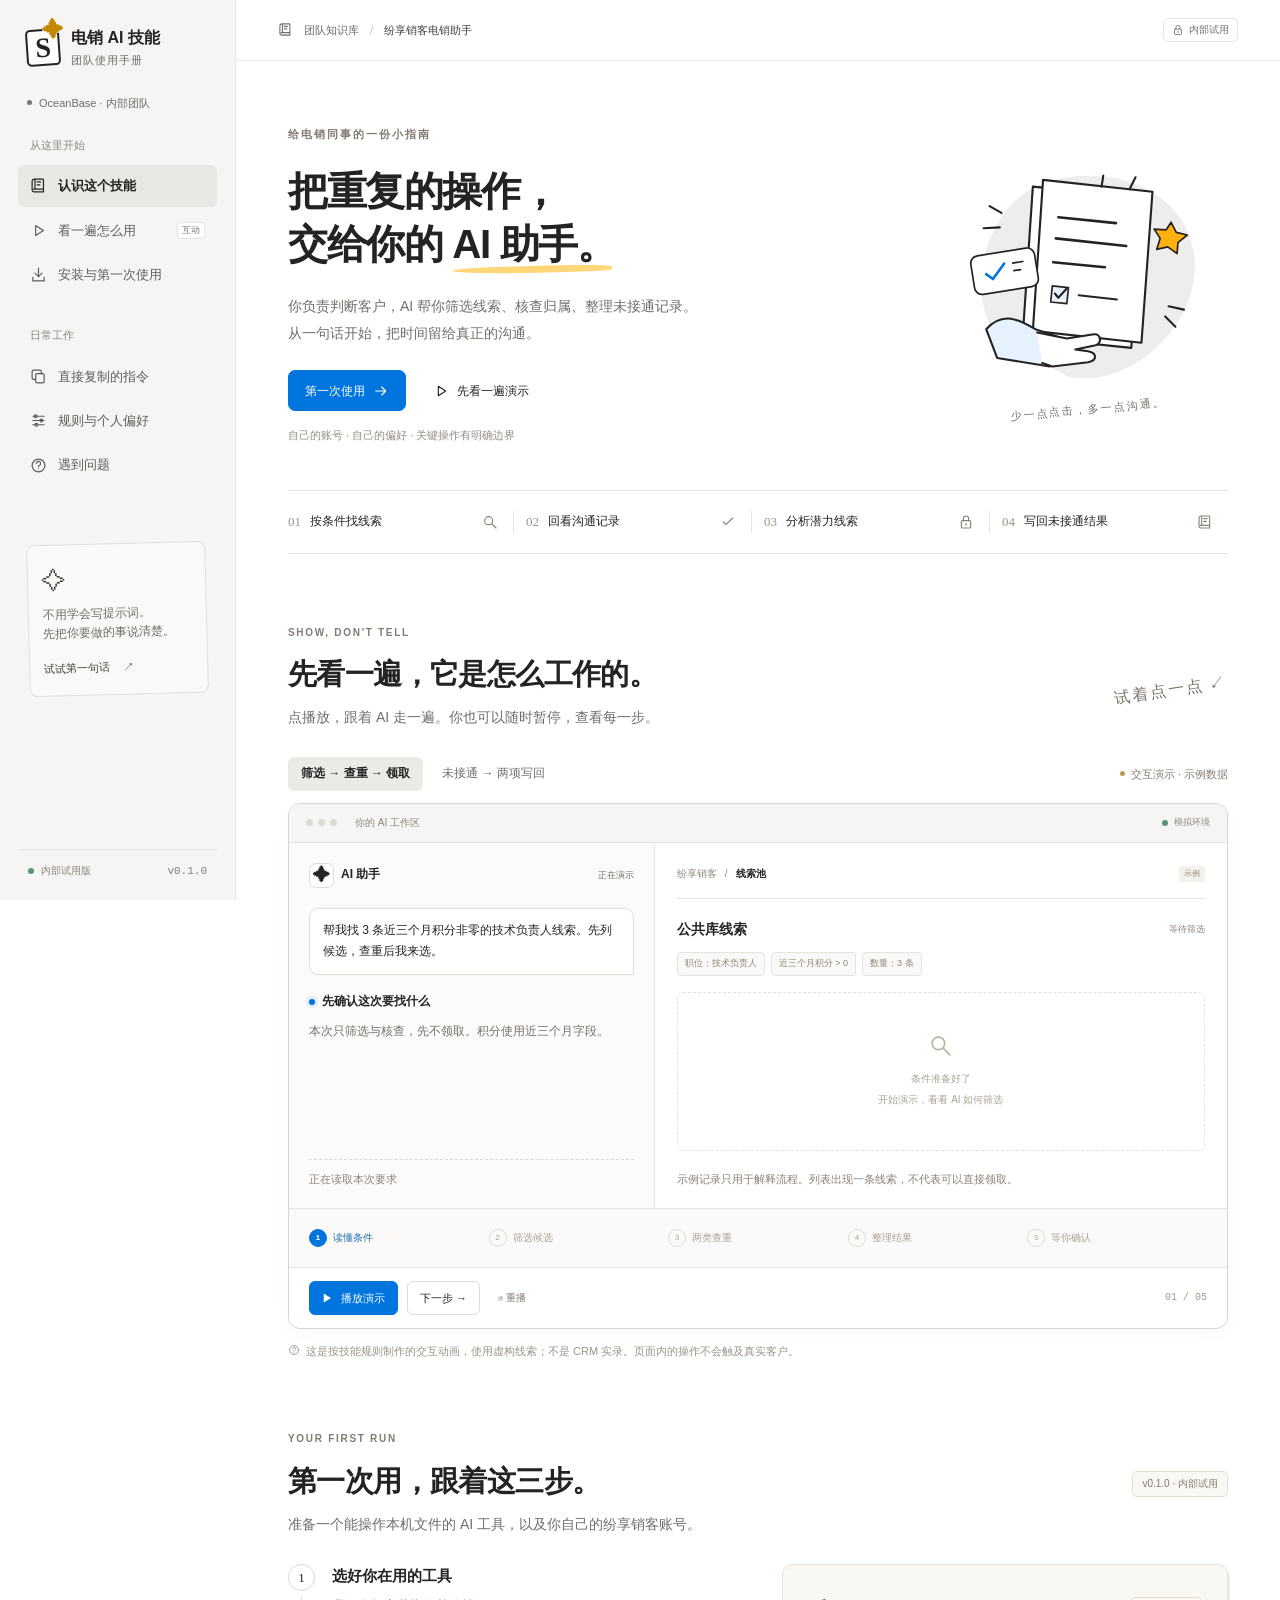
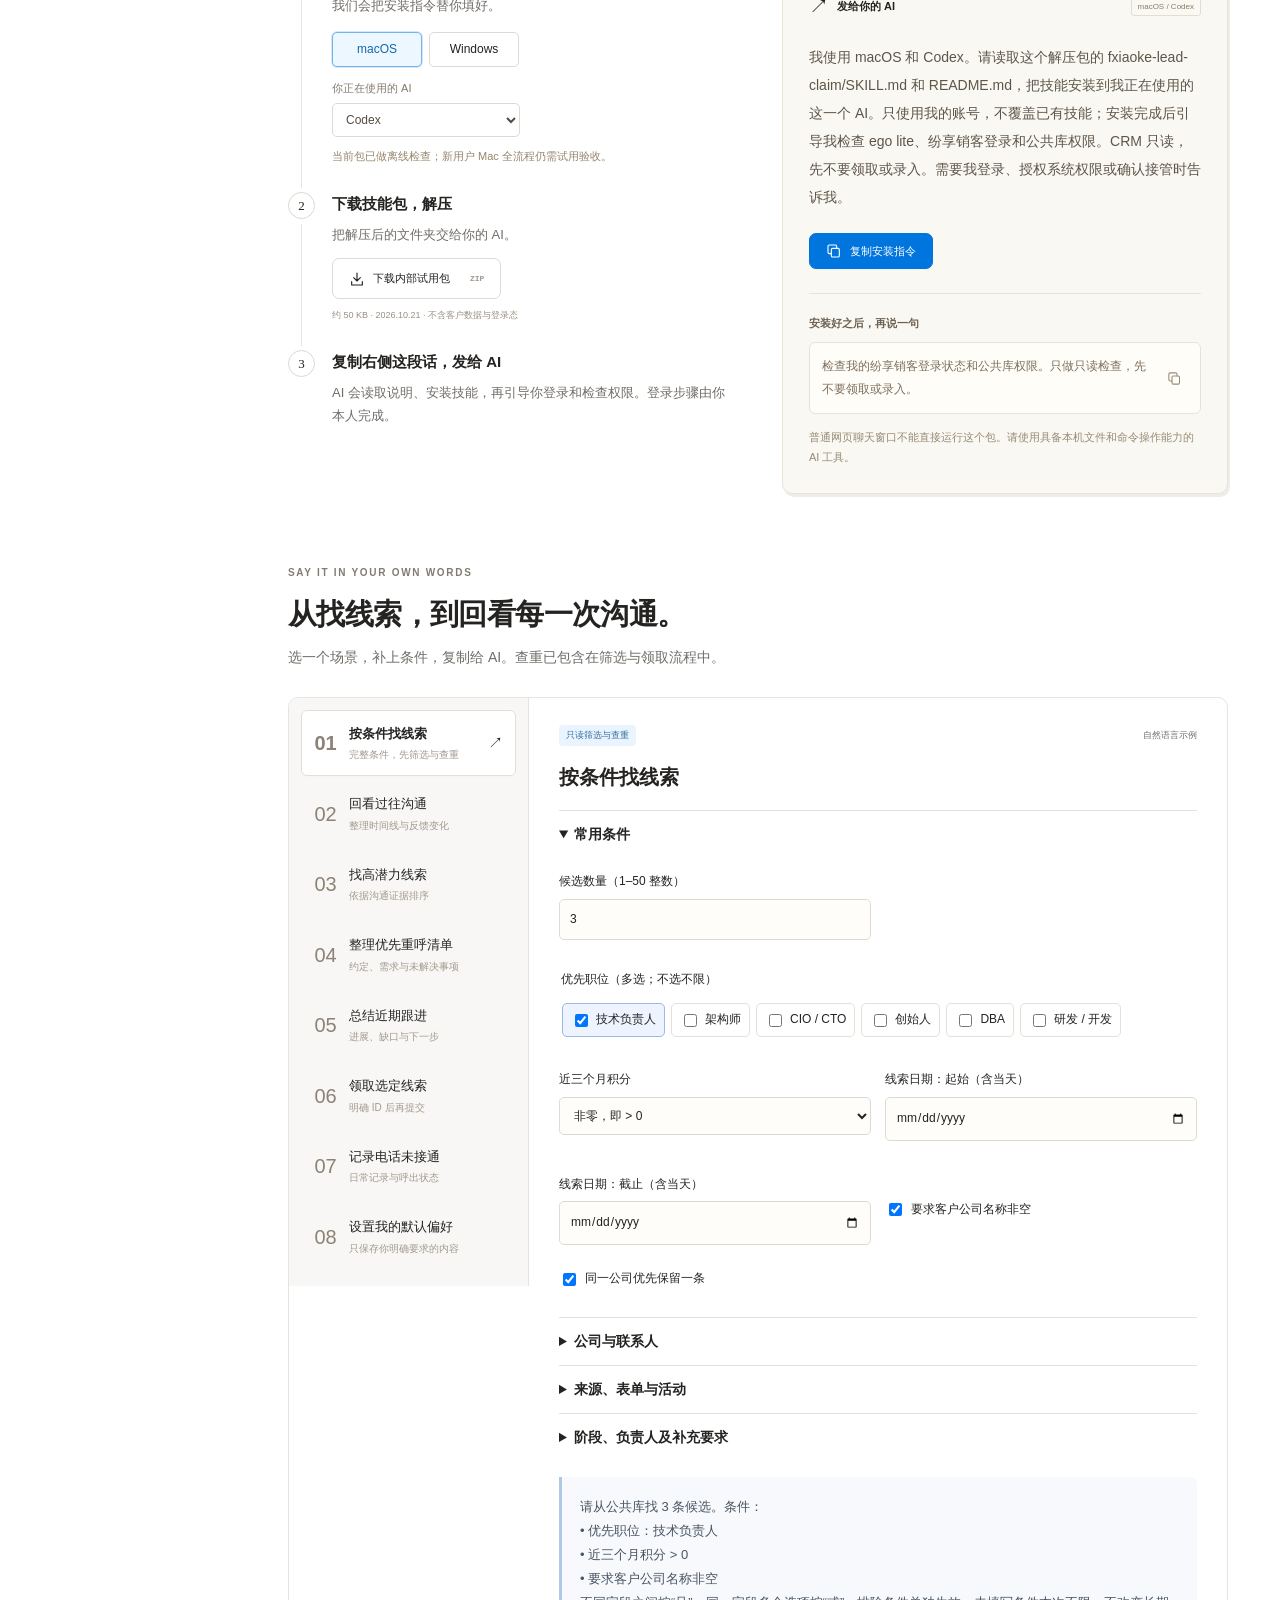
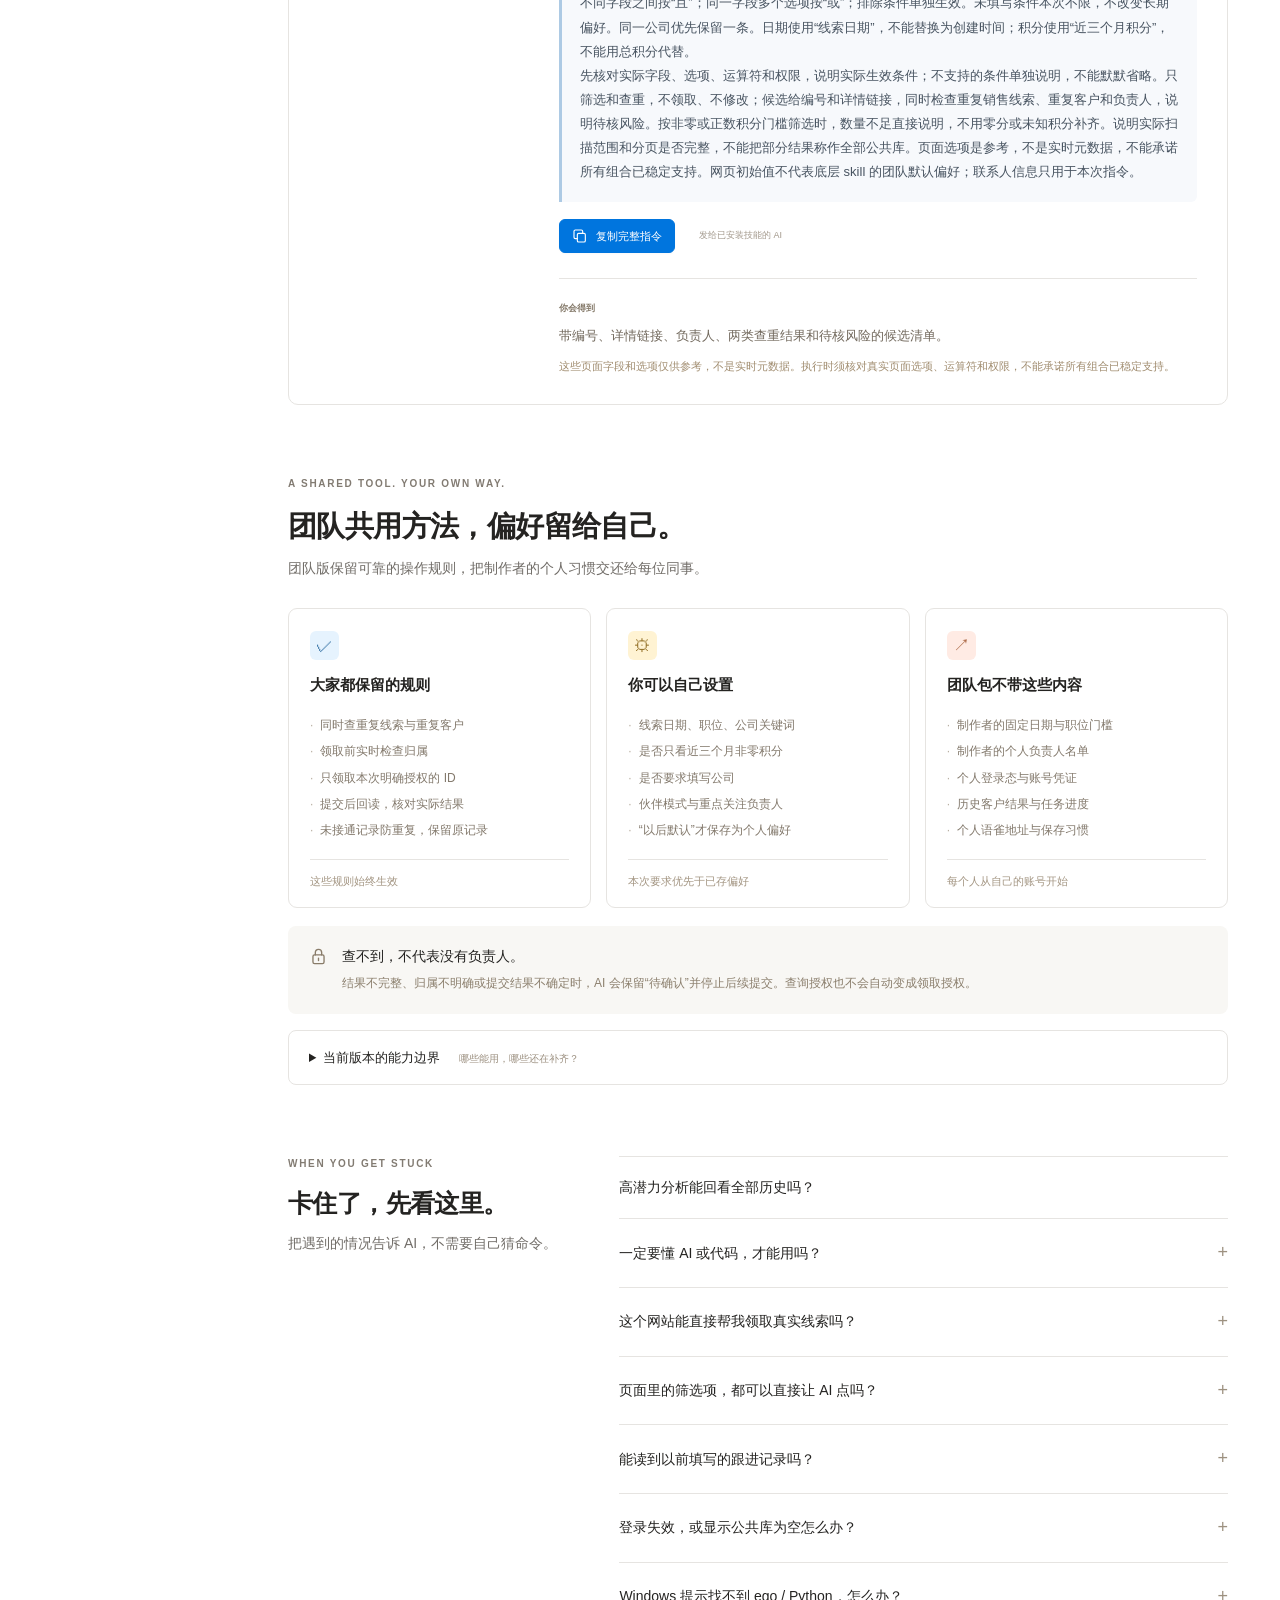
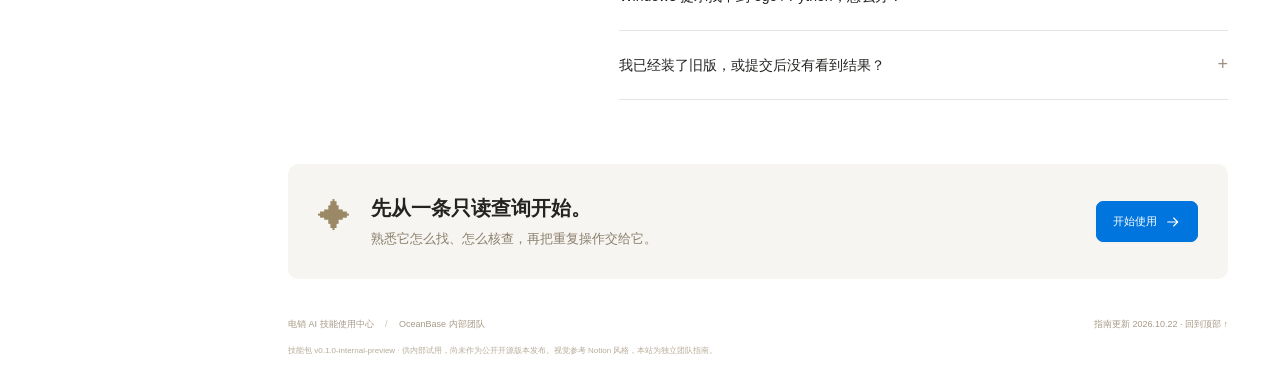
==== commit 83637464: "Update eight lead and communication scenarios with validated prompt forms" ====
--- a/index.html
+++ b/index.html
@@ -9,6 +9,7 @@
   <link rel="icon" href="favicon.svg" type="image/svg+xml">
   <link rel="stylesheet" href="style.css">
   <script src="app.js" type="module"></script>
+  <script src="prompts.js" defer></script>
 </head>
 <body>
   <a class="skip-link" href="#main">跳转到正文</a>
@@ -59,7 +60,7 @@
         </div>
       </section>
 
-      <div class="capability-strip" aria-label="技能的四种工作场景"><a href="#prompts" data-prompt-link="find"><span>01</span> 按条件找线索 <svg><use href="#i-search"/></svg></a><a href="#prompts" data-prompt-link="duplicate"><span>02</span> 查重与看归属 <svg><use href="#i-check"/></svg></a><a href="#prompts" data-prompt-link="claim"><span>03</span> 领取指定线索 <svg><use href="#i-lock"/></svg></a><a href="#prompts" data-prompt-link="failed"><span>04</span> 写回未接通结果 <svg><use href="#i-book"/></svg></a></div>
+      <div class="capability-strip" aria-label="技能的四种工作场景"><a href="#prompts" data-prompt-link="find"><span>01</span> 按条件找线索 <svg><use href="#i-search"/></svg></a><a href="#prompts" data-prompt-link="history"><span>02</span> 回看沟通记录 <svg><use href="#i-check"/></svg></a><a href="#prompts" data-prompt-link="potential"><span>03</span> 分析潜力线索 <svg><use href="#i-lock"/></svg></a><a href="#prompts" data-prompt-link="failed"><span>04</span> 写回未接通结果 <svg><use href="#i-book"/></svg></a></div>
 
       <section id="demo" class="section-anchor section-block">
         <div class="section-heading"><div><span class="eyebrow">SHOW, DON'T TELL</span><h2>先看一遍，它是怎么工作的。</h2><p>点播放，跟着 AI 走一遍。你也可以随时暂停，查看每一步。</p></div><span class="handwritten">试着点一点 ↙</span></div>
@@ -86,15 +87,9 @@
       </section>
 
       <section id="prompts" class="section-anchor section-block">
-        <div class="section-heading"><div><span class="eyebrow">SAY IT IN YOUR OWN WORDS</span><h2>不用背命令。说清楚，就可以。</h2><p>挑一个工作场景，改成你的条件，再把这句话发给 AI。</p></div></div>
+        <div class="section-heading"><div><span class="eyebrow">SAY IT IN YOUR OWN WORDS</span><h2>从找线索，到回看每一次沟通。</h2><p>选一个场景，补上条件，复制给 AI。查重已包含在筛选与领取流程中。</p></div></div>
         <div class="prompt-workbench"><div class="prompt-menu" role="tablist" aria-label="指令场景" aria-orientation="vertical">
-          <button id="prompt-tab-find" class="prompt-option selected" data-prompt="find" role="tab" aria-controls="prompt-panel" aria-selected="true"><span>⌕</span><span>找一批线索<small>日期、职位、积分、公司</small></span><b>↗</b></button>
-          <button id="prompt-tab-duplicate" class="prompt-option" data-prompt="duplicate" role="tab" aria-controls="prompt-panel" aria-selected="false" tabindex="-1"><span>◎</span><span>核查一条线索<small>两类查重、负责人、待核项</small></span><b>↗</b></button>
-          <button id="prompt-tab-claim" class="prompt-option" data-prompt="claim" role="tab" aria-controls="prompt-panel" aria-selected="false" tabindex="-1"><span>↳</span><span>领取选定线索<small>明确 ID 后，再提交</small></span><b>↗</b></button>
-          <button id="prompt-tab-failed" class="prompt-option" data-prompt="failed" role="tab" aria-controls="prompt-panel" aria-selected="false" tabindex="-1"><span>☏</span><span>记录电话未接通<small>日常记录 + SDR 呼出状态</small></span><b>↗</b></button>
-          <button id="prompt-tab-history" class="prompt-option" data-prompt="history" role="tab" aria-controls="prompt-panel" aria-selected="false" tabindex="-1"><span>↶</span><span>看看之前写了什么<small>基本信息与最新跟进摘要</small></span><b>↗</b></button>
-          <button id="prompt-tab-preferences" class="prompt-option" data-prompt="preferences" role="tab" aria-controls="prompt-panel" aria-selected="false" tabindex="-1"><span>⚙</span><span>设置我的默认偏好<small>只记住你主动要求的条件</small></span><b>↗</b></button>
-        </div><div id="prompt-panel" class="prompt-detail" role="tabpanel" aria-labelledby="prompt-tab-find"><div class="prompt-detail-top"><span id="prompt-category" class="tag blue">只读查询</span><span class="small-muted">自然语言示例</span></div><h3 id="prompt-title"></h3><div id="prompt-fields"></div><blockquote id="prompt-text"></blockquote><div class="prompt-detail-actions"><button id="copy-prompt" class="button primary small"><svg><use href="#i-copy"/></svg>复制这句话</button><span class="copy-hint">发给已安装技能的 AI</span></div><div class="expected-result"><span>你会得到</span><p id="prompt-result"></p></div><p id="prompt-boundary" class="prompt-boundary"></p></div></div>
+<button id="prompt-tab-find" class="prompt-option" data-prompt="find" role="tab" aria-controls="prompt-panel" aria-selected="false" tabindex="-1"><span>01</span><span>按条件找线索<small>完整条件，先筛选与查重</small></span><b>↗</b></button><button id="prompt-tab-history" class="prompt-option" data-prompt="history" role="tab" aria-controls="prompt-panel" aria-selected="false" tabindex="-1"><span>02</span><span>回看过往沟通<small>整理时间线与反馈变化</small></span><b>↗</b></button><button id="prompt-tab-potential" class="prompt-option" data-prompt="potential" role="tab" aria-controls="prompt-panel" aria-selected="false" tabindex="-1"><span>03</span><span>找高潜力线索<small>依据沟通证据排序</small></span><b>↗</b></button><button id="prompt-tab-recall" class="prompt-option" data-prompt="recall" role="tab" aria-controls="prompt-panel" aria-selected="false" tabindex="-1"><span>04</span><span>整理优先重呼清单<small>约定、需求与未解决事项</small></span><b>↗</b></button><button id="prompt-tab-summary" class="prompt-option" data-prompt="summary" role="tab" aria-controls="prompt-panel" aria-selected="false" tabindex="-1"><span>05</span><span>总结近期跟进<small>进展、缺口与下一步</small></span><b>↗</b></button><button id="prompt-tab-claim" class="prompt-option" data-prompt="claim" role="tab" aria-controls="prompt-panel" aria-selected="false" tabindex="-1"><span>06</span><span>领取选定线索<small>明确 ID 后再提交</small></span><b>↗</b></button><button id="prompt-tab-failed" class="prompt-option" data-prompt="failed" role="tab" aria-controls="prompt-panel" aria-selected="false" tabindex="-1"><span>07</span><span>记录电话未接通<small>日常记录与呼出状态</small></span><b>↗</b></button><button id="prompt-tab-preferences" class="prompt-option" data-prompt="preferences" role="tab" aria-controls="prompt-panel" aria-selected="false" tabindex="-1"><span>08</span><span>设置我的默认偏好<small>只保存你明确要求的内容</small></span><b>↗</b></button>        </div><div id="prompt-panel" class="prompt-detail" role="tabpanel" aria-labelledby="prompt-tab-find"><div class="prompt-detail-top"><span id="prompt-category" class="tag blue">只读查询</span><span class="small-muted">自然语言示例</span></div><h3 id="prompt-title"></h3><div id="prompt-fields"></div><p id="prompt-error" role="alert"></p><blockquote id="prompt-text" tabindex="0"></blockquote><div class="prompt-detail-actions"><button id="copy-prompt" class="button primary small"><svg><use href="#i-copy"/></svg>复制完整指令</button><span class="copy-hint">发给已安装技能的 AI</span></div><div class="expected-result"><span>你会得到</span><p id="prompt-result"></p></div><p id="prompt-boundary" class="prompt-boundary"></p></div></div>
       </section>
 
       <section id="rules" class="section-anchor section-block">
@@ -104,7 +99,7 @@
         <details class="capability-details"><summary>当前版本的能力边界 <span>哪些能用，哪些还在补齐？</span></summary><div class="table-scroll"><table class="capability-table"><thead><tr><th>功能</th><th>当前情况</th><th>说明</th></tr></thead><tbody><tr><td>条件查询、基础详情、两类查重</td><td><span class="tag blue">已封装</span></td><td>仍需本人的登录态和公共库权限</td></tr><tr><td>指定 ID 领取、未接通两项写回</td><td><span class="tag blue">已封装</span></td><td>明确授权后执行；提交后回读验证</td></tr><tr><td>页面上的复杂筛选组合</td><td><span class="tag yellow">需现场核验</span></td><td>AI 可按页面操作，未逐一验证所有控件和组合</td></tr><tr><td>最新跟进摘要</td><td><span class="tag blue">可读取</span></td><td>不等于完整的历史动态</td></tr><tr><td>完整历史、任意字段修改、退回与删除</td><td><span class="tag neutral">未实现</span></td><td>当前包未提供这些通用能力</td></tr><tr><td>Windows 新用户全流程</td><td><span class="tag yellow">真机待验证</span></td><td>已做兼容处理与离线检查，仍需实际安装验收</td></tr></tbody></table></div><p class="validation-note">现有技能包验证：32 项 Python 测试、8 个领取场景、15 个未接通场景及 7 项精确匹配检查，均使用模拟数据。它们不代表新用户环境的 CRM 全流程验收。</p></details>
       </section>
 
-      <section id="faq" class="section-anchor section-block faq-section"><div class="section-heading"><div><span class="eyebrow">WHEN YOU GET STUCK</span><h2>卡住了，先看这里。</h2><p>把遇到的情况告诉 AI，不需要自己猜命令。</p></div></div><div class="faq-list">
+      <section id="faq" class="section-anchor section-block faq-section"><div class="section-heading"><div><span class="eyebrow">WHEN YOU GET STUCK</span><h2>卡住了，先看这里。</h2><p>把遇到的情况告诉 AI，不需要自己猜命令。</p></div></div><div class="faq-list"><details><summary>高潜力分析能回看全部历史吗？</summary><p>当前底层 skill 可直接读取基本详情和最新跟进摘要，通用完整历史动态读取尚未实现。全量分析需要可读的完整历史，或你提供导出表、沟通记录和纪要。只有部分材料时，只能做“基于可见记录的局部分析”，并说明来源、日期、覆盖条数、分页及缺失范围。</p></details>
         <details><summary>一定要懂 AI 或代码，才能用吗？<span>+</span></summary><p>日常使用不用写代码。下载解压后，把安装指令和文件夹交给具备本机操作能力的 AI。安装时需要你本人完成登录或系统授权，之后用自然语言说明条件即可。</p></details>
         <details><summary>这个网站能直接帮我领取真实线索吗？<span>+</span></summary><p>网站负责展示和提供使用指令。真实查询、领取、录入由你本机的 AI 通过 ego lite，在你自己的纷享销客账号下执行。这里的交互演示全部使用示例数据。</p></details>
         <details><summary>页面里的筛选项，都可以直接让 AI 点吗？<span>+</span></summary><p>可以把想要的筛选条件直接说出来。日期、职位、公司和近三个月积分等已有查询支持；来源、表单类型、负责人等复杂页面条件，需要 AI 查看当时页面，再确认控件和选项。当前版本没有逐一测试所有筛选组合，不能保证每项都已稳定支持。</p></details>
--- a/style.css
+++ b/style.css
@@ -15,3 +15,6 @@
 @media(max-width:980px){.section-heading p{font-size:12px}.hero-description{font-size:12px}.install-step p{font-size:12px}.install-step .platform-note{font-size:11px}.first-prompt p{font-size:12px}.install-note>.small-muted{font-size:11px}.prompt-detail blockquote{font-size:13px}.expected-result p{font-size:12px}.prompt-boundary{font-size:11px}.rule-card ul{font-size:12px}.rule-foot{font-size:11px}.boundary-note p{font-size:11px}.faq-list summary{font-size:13px}.faq-list details p{font-size:12px}.caption{font-size:10px}.validation-note{font-size:10px}.closing-note p{font-size:11px}}
 @media(max-width:500px){.user-bubble,.agent-response>p{font-size:12px}.thinking-label,.panel-label{font-size:11px}.agent-log,.agent-summary,.demo-note{font-size:11px}.lead-table td{font-size:11px}.lead-table th{font-size:9px}.lead-status{font-size:9px}.mock-breadcrumb{font-size:10px}.record-card>div,.history-entry,.history-placeholder{font-size:12px}.demo-tab{font-size:10px}.example-label{font-size:9px;margin-left:8px}.timeline-step{font-size:9px}.hero-footnote{font-size:9px}.install-note .button,.install-step .button{font-size:12px}.download-meta{font-size:10px}.hero{grid-template-columns:1fr 85px}.hero-art{margin-right:-15px}.hero-art svg{min-width:100px}}
 @media(prefers-reduced-motion:reduce){html{scroll-behavior:auto}*,*:before,*:after{animation:none!important;transition:none!important}.paper-float,.spark-float{animation:none}.ink-underline:after{transform:none}}
+/* Expanded scenario workbench */
+.prompt-workbench{align-items:start}.prompt-detail{min-width:0}#prompt-fields{display:block}.wb-grid{display:grid;grid-template-columns:repeat(2,minmax(0,1fr));gap:14px;padding:16px 0}.wb-group{border-top:1px solid #e5e1da;padding:12px 0}.wb-group summary{cursor:pointer;font-weight:600}.wb-field{display:flex;flex-direction:column;gap:7px;font-size:12px;margin:10px 0;min-width:0}.wb-field input,.wb-field select,.wb-field textarea{font:inherit;color:inherit;box-sizing:border-box;max-width:100%;width:100%;padding:10px;background:#fffdfa;border:1px solid #dedad3;border-radius:5px}.wb-field textarea{resize:vertical}.wb-multi{border:0;padding:0;margin:6px 0;grid-column:1/-1;min-width:0}.wb-multi legend{font-size:12px;margin-bottom:10px}.wb-multi label{display:inline-flex;align-items:center;gap:5px;font-size:12px;padding:6px 8px;margin:3px;border:1px solid #e5e1da;border-radius:5px;max-width:100%;overflow-wrap:anywhere}.wb-multi label:has(input:checked){background:#edf3ff;border-color:#9eb8e2}.wb-check{font-size:12px;display:flex;align-items:center;gap:6px}.wb-wide{grid-column:1/-1}#prompt-text{max-height:420px;overflow:auto;white-space:pre-wrap;overflow-wrap:anywhere;user-select:text;font-size:13px;line-height:1.85}#prompt-error{color:#a33727;font-size:13px}#copy-status{font-size:12px;overflow-wrap:anywhere}.button:disabled{opacity:.45;cursor:not-allowed}.prompt-detail-actions{flex-wrap:wrap}.prompt-option span{min-width:0}.prompt-boundary{white-space:pre-wrap}.wb-field [hidden],[hidden]{display:none!important}
+@media(max-width:650px){.wb-grid{grid-template-columns:minmax(0,1fr)}.prompt-workbench,.prompt-detail,.prompt-menu{min-width:0;max-width:100%}.prompt-option{min-width:0}.prompt-option small{white-space:normal}.wb-multi label{font-size:12px}.prompt-detail{padding:18px}input,select,textarea{min-width:0}.prompt-menu{grid-template-columns:repeat(2,minmax(0,1fr))}}
